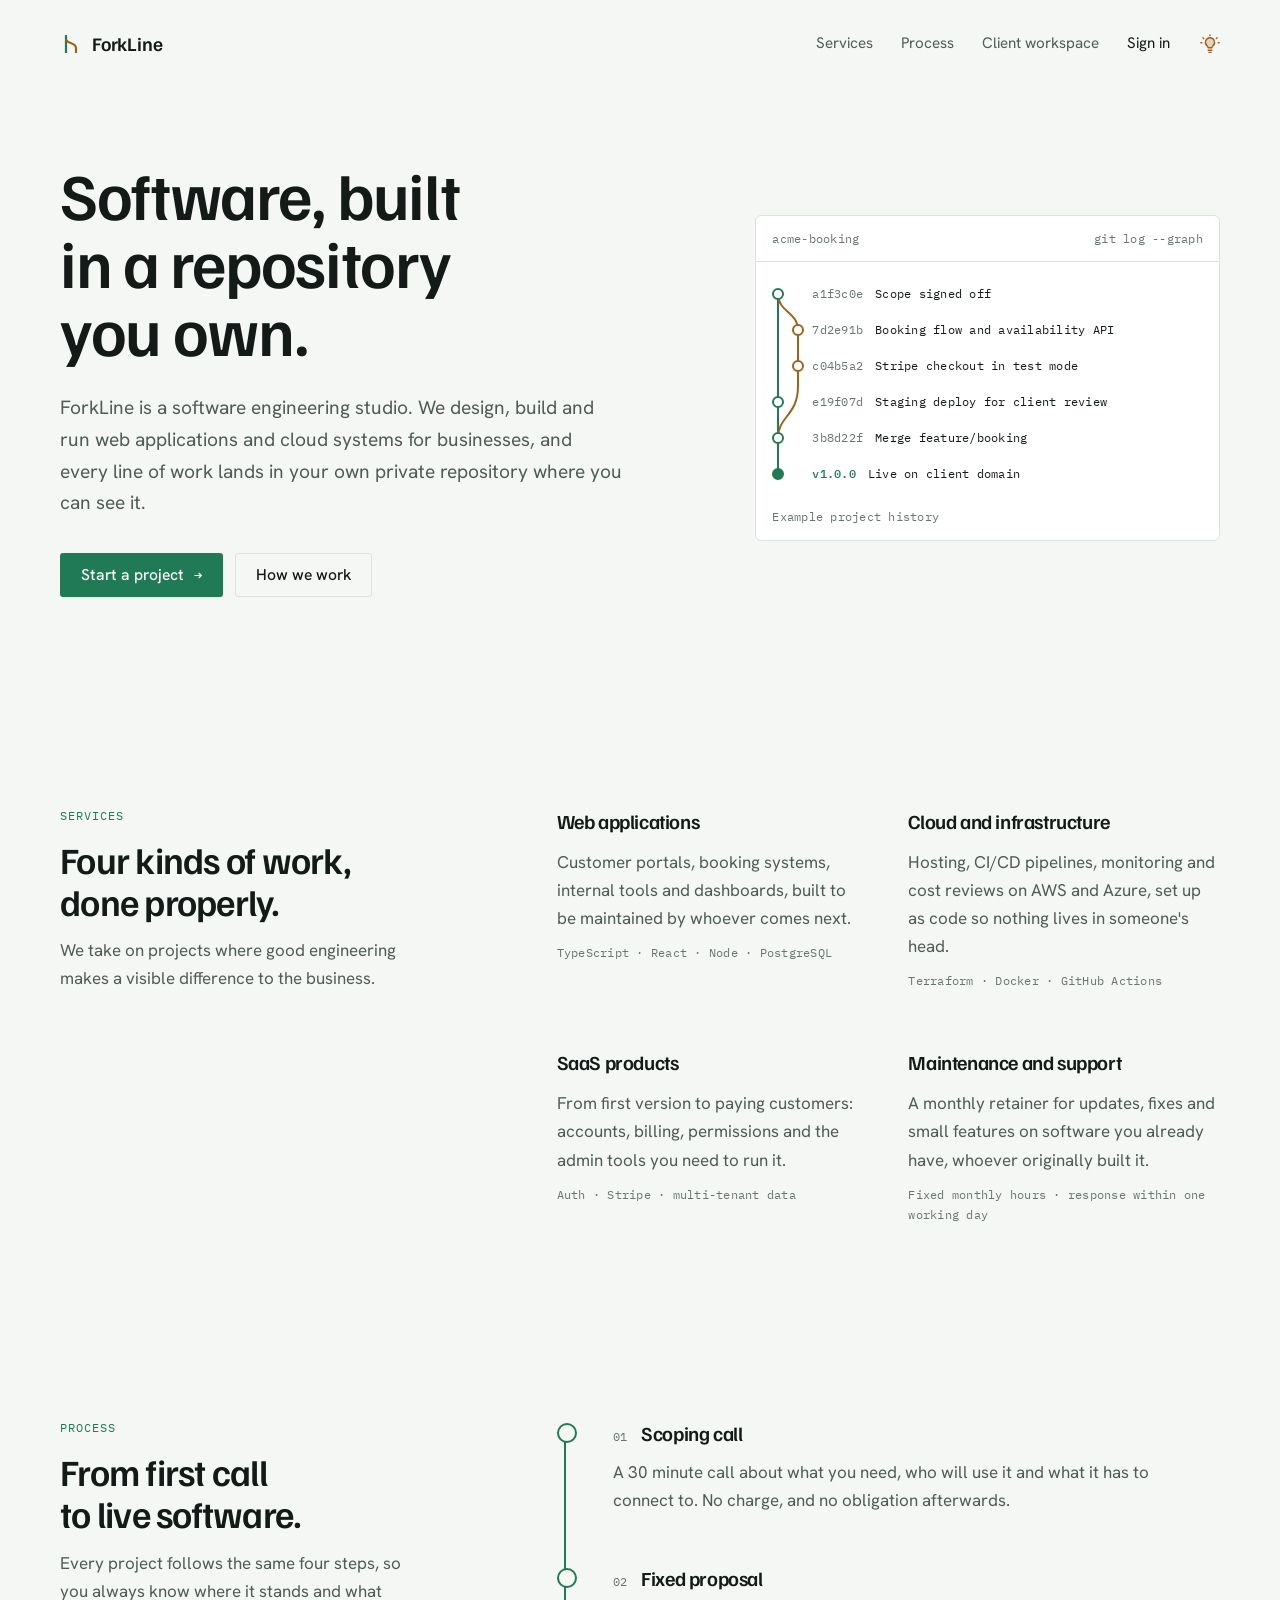
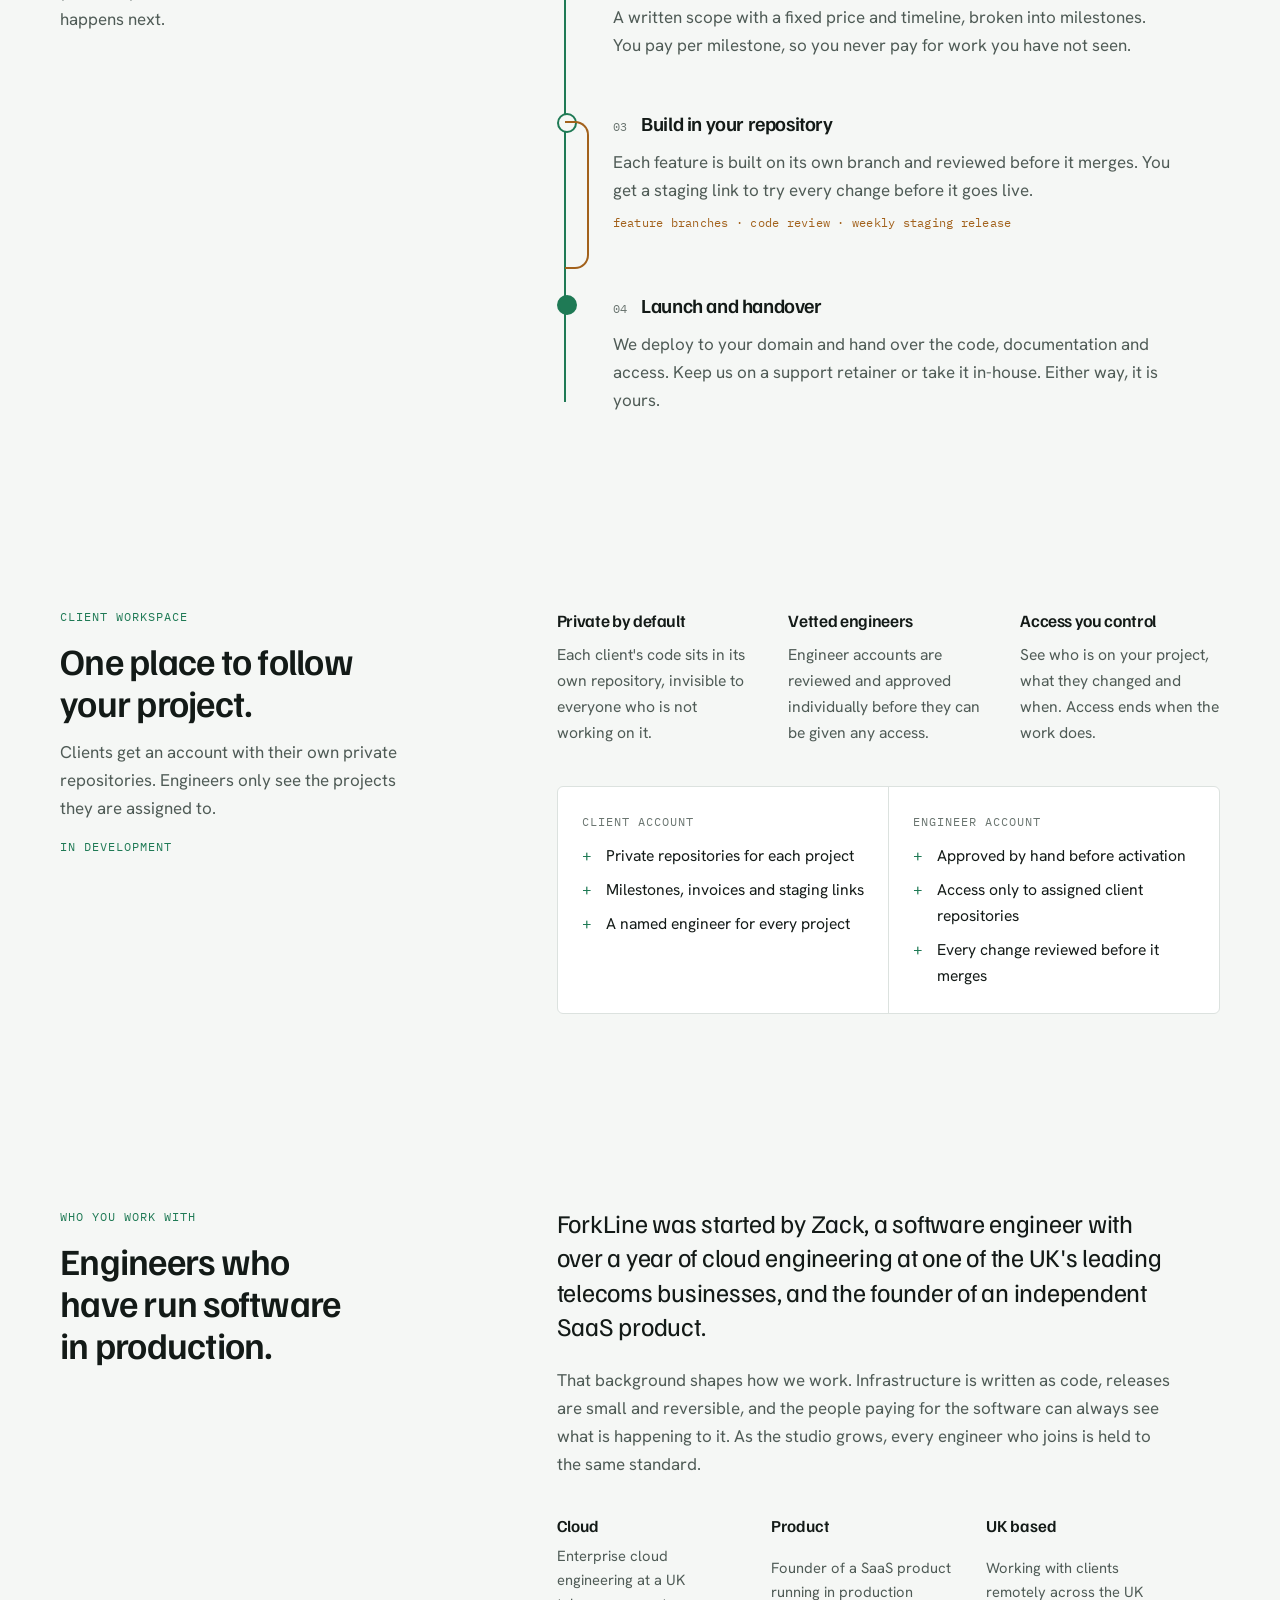
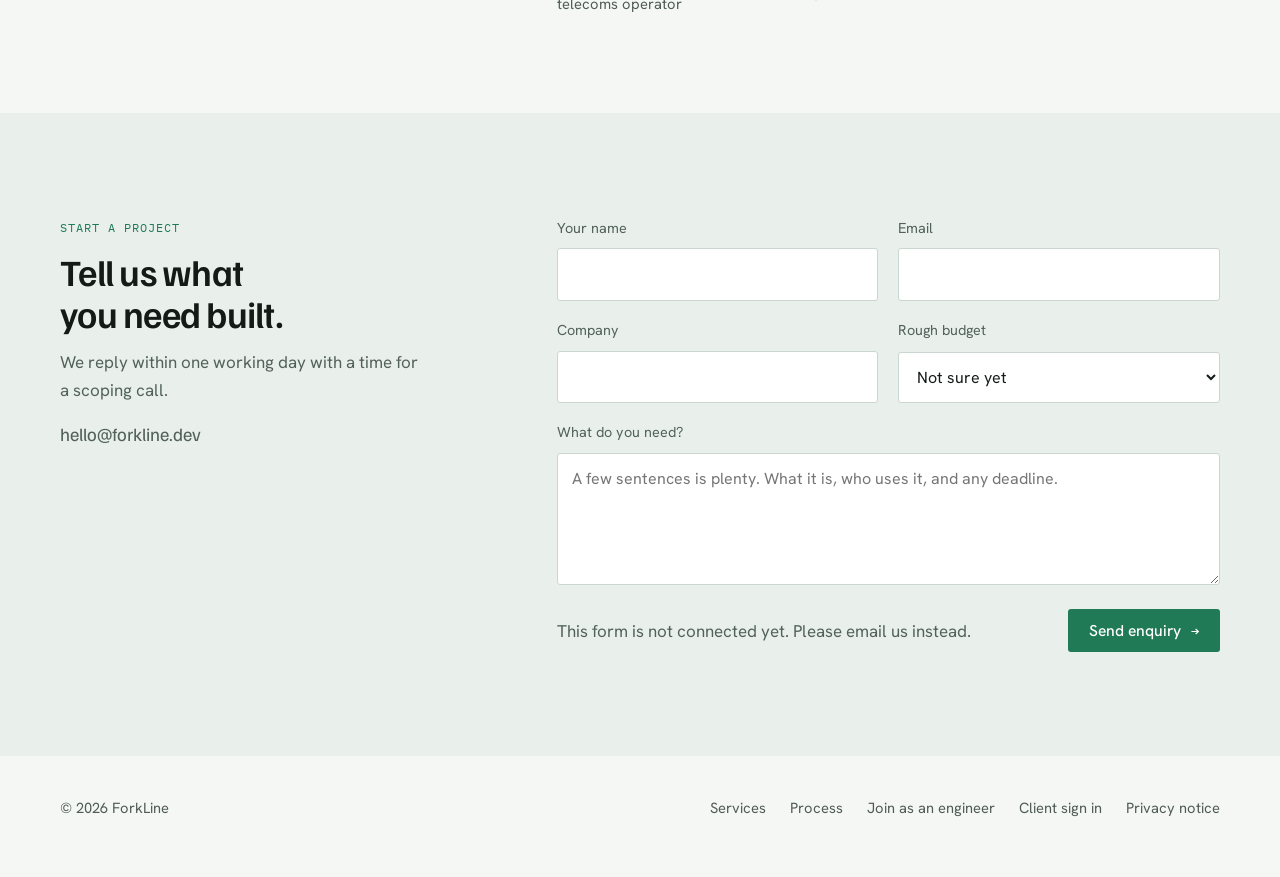
==== index.html @ 41393198 "Show the theme bulb as a plain nav icon, without the box The outlined square made it the only boxed " ====
<!doctype html>
<html lang="en">
<head>
<meta charset="utf-8">
<meta name="viewport" content="width=device-width, initial-scale=1, viewport-fit=cover">
<title>ForkLine | Software engineering studio</title>
<meta name="description" content="A software engineering studio that designs, builds and runs web applications and cloud systems, delivered into a private repository you own.">
<meta name="theme-color" content="#0F1312">
<link rel="icon" href="assets/favicon.svg" type="image/svg+xml">
<link rel="preconnect" href="https://fonts.googleapis.com">
<link rel="preconnect" href="https://fonts.gstatic.com" crossorigin>
<link rel="stylesheet" href="https://fonts.googleapis.com/css2?family=Familjen+Grotesk:wght@500;600&family=Hanken+Grotesk:wght@400;500;600&family=IBM+Plex+Mono:wght@400;500&display=swap">
<link rel="stylesheet" href="assets/styles.css?v=10">
<script src="assets/theme.js?v=1"></script>
<script src="assets/site.config.js?v=5"></script>
<script src="assets/main.js?v=5" defer></script>
</head>
<body>
<header class="wrap">
  <div class="top">
    <a class="brand" href="#">
      <svg viewBox="0 0 22 22" aria-hidden="true"><path d="M6 2v18" stroke="var(--accent)" stroke-width="2.2" fill="none"/><path d="M6 6c0 5 10 3 10 9v5" stroke="var(--branch)" stroke-width="2.2" fill="none"/></svg>
      <span data-brand>ForkLine</span>
    </a>
    <nav aria-label="Main">
      <a class="hide-sm" href="#services">Services</a>
      <a class="hide-sm" href="#process">Process</a>
      <a class="hide-sm" href="#workspace">Client workspace</a>
      <a class="signin" href="signin.html">Sign in</a>
    </nav>
  </div>
</header>

<main>
  <div class="wrap">
    <div class="grid hero">
      <div class="hero-copy">
        <h1>Software, built in a repository you own.</h1>
        <p class="lede"><span data-brand>ForkLine</span> is a software engineering studio. We design, build and run web applications and cloud systems for businesses, and every line of work lands in your own private repository where you can see it.</p>
        <div class="actions">
          <a class="btn btn-primary" href="#contact">Start a project <span class="arrow">&rarr;</span></a>
          <a class="btn btn-quiet" href="#process">How we work</a>
        </div>
      </div>
      <div class="hero-log">
        <div class="log" role="img" aria-label="Example git history of a client project, showing a feature branch merged into main and released as version 1.0">
          <div class="log-head mono"><span>acme-booking</span><span>git log --graph</span></div>
          <div class="log-body">
            <svg class="graph" viewBox="0 0 48 216" aria-hidden="true">
              <path class="main" d="M14 18V198"/>
              <path class="feat" d="M14 18C14 36 34 36 34 54V110C34 140 14 140 14 162"/>
              <circle class="main" cx="14" cy="18" r="5"/>
              <circle class="feat" cx="34" cy="54" r="5"/>
              <circle class="feat" cx="34" cy="90" r="5"/>
              <circle class="main" cx="14" cy="126" r="5"/>
              <circle class="main" cx="14" cy="162" r="5"/>
              <circle class="main fill" cx="14" cy="198" r="5"/>
            </svg>
            <div class="log-rows mono">
              <div><span class="sha">a1f3c0e</span><span class="msg">Scope signed off</span></div>
              <div><span class="sha">7d2e91b</span><span class="msg">Booking flow and availability API</span></div>
              <div><span class="sha">c04b5a2</span><span class="msg">Stripe checkout in test mode</span></div>
              <div><span class="sha">e19f07d</span><span class="msg">Staging deploy for client review</span></div>
              <div><span class="sha">3b8d22f</span><span class="msg">Merge feature/booking</span></div>
              <div><span class="tag">v1.0.0</span><span class="msg">Live on client domain</span></div>
            </div>
          </div>
          <p class="log-note mono">Example project history</p>
        </div>
      </div>
    </div>
  </div>

  <div class="wrap">
    <section id="services" class="grid">
      <div class="sec-head">
        <span class="mono">Services</span>
        <h2>Four kinds of work, done properly.</h2>
        <p>We take on projects where good engineering makes a visible difference to the business.</p>
      </div>
      <div class="sec-body services">
        <div class="service">
          <h3>Web applications</h3>
          <p>Customer portals, booking systems, internal tools and dashboards, built to be maintained by whoever comes next.</p>
          <span class="mono">TypeScript &middot; React &middot; Node &middot; PostgreSQL</span>
        </div>
        <div class="service">
          <h3>Cloud and infrastructure</h3>
          <p>Hosting, CI/CD pipelines, monitoring and cost reviews on AWS and Azure, set up as code so nothing lives in someone's head.</p>
          <span class="mono">Terraform &middot; Docker &middot; GitHub Actions</span>
        </div>
        <div class="service">
          <h3>SaaS products</h3>
          <p>From first version to paying customers: accounts, billing, permissions and the admin tools you need to run it.</p>
          <span class="mono">Auth &middot; Stripe &middot; multi-tenant data</span>
        </div>
        <div class="service">
          <h3>Maintenance and support</h3>
          <p>A monthly retainer for updates, fixes and small features on software you already have, whoever originally built it.</p>
          <span class="mono">Fixed monthly hours &middot; response within one working day</span>
        </div>
      </div>
    </section>

    <section id="process" class="grid">
      <div class="sec-head">
        <span class="mono">Process</span>
        <h2>From first call to live software.</h2>
        <p>Every project follows the same four steps, so you always know where it stands and what happens next.</p>
      </div>
      <div class="sec-body">
        <ol class="steps">
          <li class="step">
            <div class="step-top"><span class="mono">01</span><h3>Scoping call</h3></div>
            <p>A 30 minute call about what you need, who will use it and what it has to connect to. No charge, and no obligation afterwards.</p>
          </li>
          <li class="step">
            <div class="step-top"><span class="mono">02</span><h3>Fixed proposal</h3></div>
            <p>A written scope with a fixed price and timeline, broken into milestones. You pay per milestone, so you never pay for work you have not seen.</p>
          </li>
          <li class="step branch">
            <div class="step-top"><span class="mono">03</span><h3>Build in your repository</h3></div>
            <p>Each feature is built on its own branch and reviewed before it merges. You get a staging link to try every change before it goes live.</p>
            <span class="mono detail">feature branches &middot; code review &middot; weekly staging release</span>
          </li>
          <li class="step">
            <div class="step-top"><span class="mono">04</span><h3>Launch and handover</h3></div>
            <p>We deploy to your domain and hand over the code, documentation and access. Keep us on a support retainer or take it in-house. Either way, it is yours.</p>
          </li>
        </ol>
      </div>
    </section>

    <section id="workspace" class="grid">
      <div class="sec-head">
        <span class="mono">Client workspace</span>
        <h2>One place to follow your project.</h2>
        <p>Clients get an account with their own private repositories. Engineers only see the projects they are assigned to.</p>
        <p class="status mono">In development</p>
      </div>
      <div class="sec-body workspace">
        <div class="ws-points">
          <div>
            <h3>Private by default</h3>
            <p>Each client's code sits in its own repository, invisible to everyone who is not working on it.</p>
          </div>
          <div>
            <h3>Vetted engineers</h3>
            <p>Engineer accounts are reviewed and approved individually before they can be given any access.</p>
          </div>
          <div>
            <h3>Access you control</h3>
            <p>See who is on your project, what they changed and when. Access ends when the work does.</p>
          </div>
        </div>
        <div class="roles">
          <div class="role">
            <span class="mono">Client account</span>
            <ul>
              <li>Private repositories for each project</li>
              <li>Milestones, invoices and staging links</li>
              <li>A named engineer for every project</li>
            </ul>
          </div>
          <div class="role">
            <span class="mono">Engineer account</span>
            <ul>
              <li>Approved by hand before activation</li>
              <li>Access only to assigned client repositories</li>
              <li>Every change reviewed before it merges</li>
            </ul>
          </div>
        </div>
      </div>
    </section>

    <section id="about" class="grid">
      <div class="sec-head">
        <span class="mono">Who you work with</span>
        <h2>Engineers who have run software in production.</h2>
      </div>
      <div class="sec-body founder">
        <p class="big"><span data-brand>ForkLine</span> was started by Zack, a software engineer with over a year of cloud engineering at one of the UK's leading telecoms businesses, and the founder of an independent SaaS product.</p>
        <p>That background shapes how we work. Infrastructure is written as code, releases are small and reversible, and the people paying for the software can always see what is happening to it. As the studio grows, every engineer who joins is held to the same standard.</p>
        <div class="facts">
          <div><b>Cloud</b><span>Enterprise cloud engineering at a UK telecoms operator</span></div>
          <div><b>Product</b><span>Founder of a SaaS product running in production</span></div>
          <div><b>UK based</b><span>Working with clients remotely across the UK</span></div>
        </div>
      </div>
    </section>
  </div>

  <div class="band">
    <div class="wrap">
      <section id="contact" class="grid">
        <div class="sec-head">
          <span class="mono">Start a project</span>
          <h2>Tell us what you need built.</h2>
          <p>We reply within one working day with a time for a scoping call.</p>
          <p class="contact-mail" data-brand-email>hello@forkline.dev</p>
        </div>
        <div class="sec-body">
          <form id="enquiry" novalidate>
            <div class="field"><label for="f-name">Your name</label><input id="f-name" name="name" autocomplete="name"></div>
            <div class="field"><label for="f-email">Email</label><input id="f-email" name="email" type="email" autocomplete="email"></div>
            <div class="field"><label for="f-company">Company</label><input id="f-company" name="company" autocomplete="organization"></div>
            <div class="field"><label for="f-budget">Rough budget</label>
              <select id="f-budget" name="budget">
                <option>Not sure yet</option><option>Under £5k</option><option>£5k to £15k</option><option>£15k to £40k</option><option>Over £40k</option><option>Monthly retainer</option>
              </select></div>
            <div class="field full"><label for="f-msg">What do you need?</label><textarea id="f-msg" name="message" placeholder="A few sentences is plenty. What it is, who uses it, and any deadline."></textarea></div>
            <div class="form-foot">
              <span class="hint" id="f-status">This form is not connected yet. Please email us instead.</span>
              <button class="btn btn-primary" type="submit">Send enquiry <span class="arrow">&rarr;</span></button>
            </div>
          </form>
        </div>
      </section>
    </div>
  </div>
</main>

<footer class="wrap">
  <div class="foot">
    <span>&copy; <span id="year">2026</span> <span data-brand>ForkLine</span></span>
    <nav aria-label="Footer">
      <a href="#services">Services</a>
      <a href="#process">Process</a>
      <a href="signin.html#engineer">Join as an engineer</a>
      <a href="signin.html">Client sign in</a>
      <a href="privacy.html">Privacy notice</a>
    </nav>
  </div>
</footer>
</body>
</html>
---- assets/styles.css ----
/* Layout: a 12-column grid with one left edge for every heading; the "fork line" (a git branch that splits and merges) is the single graphic device, used in the hero log and the process rail */
:root{
  --paper:#0F1312; --raised:#151B19; --ink:#E6EBE8; --muted:#9BA6A1; --faint:#6F7A75; --rule:#232B28;
  --accent:#74C6A3; --accent-ink:#0B1712; --branch:#D9A35E;
  --band:#0B1814; --band-ink:#E7EDEA; --band-muted:#8E9E97; --band-rule:#1F2F29; --band-field:#10201B; --band-accent:#74C6A3;
  --display:"Familjen Grotesk","Helvetica Neue",Arial,sans-serif;
  --body:"Hanken Grotesk","Helvetica Neue",Arial,sans-serif;
  --mono:"IBM Plex Mono",ui-monospace,"SFMono-Regular",Menlo,monospace;
  --wide:1160px;
  --gl:max(20px,env(safe-area-inset-left,0px)); --gr:max(20px,env(safe-area-inset-right,0px));
  --danger:#E8A3A3; --sunken:#131917; --rule-soft:#1B2220;
  color-scheme:dark;
}
/* Light theme: same layout and accents, deepened so text keeps its contrast on paper. theme.js sets data-theme from the system setting or the bulb button; the media query covers pages without JS. */
:root[data-theme="light"]{
  --paper:#F5F7F5; --raised:#FFFFFF; --ink:#131A17; --muted:#4F5B56; --faint:#6A7570; --rule:#DCE2DF;
  --accent:#1F7A55; --accent-ink:#FFFFFF; --branch:#A2611B;
  --band:#E9F0EC; --band-ink:#131A17; --band-muted:#52615A; --band-rule:#CAD6D0; --band-field:#FFFFFF; --band-accent:#1F7A55;
  --danger:#B3261E; --sunken:#F1F4F2; --rule-soft:#E7ECE9;
  color-scheme:light;
}
@media (prefers-color-scheme:light){
  :root:not([data-theme]){
    --paper:#F5F7F5; --raised:#FFFFFF; --ink:#131A17; --muted:#4F5B56; --faint:#6A7570; --rule:#DCE2DF;
    --accent:#1F7A55; --accent-ink:#FFFFFF; --branch:#A2611B;
    --band:#E9F0EC; --band-ink:#131A17; --band-muted:#52615A; --band-rule:#CAD6D0; --band-field:#FFFFFF; --band-accent:#1F7A55;
    --danger:#B3261E; --sunken:#F1F4F2; --rule-soft:#E7ECE9;
    color-scheme:light;
  }
}

*{box-sizing:border-box}
[id]{scroll-margin-top:24px}
img,svg{max-width:100%}
body{margin:0;background:var(--paper);color:var(--ink);font:400 1.0625rem/1.65 var(--body);-webkit-font-smoothing:antialiased}
a{color:inherit;text-underline-offset:3px;text-decoration-thickness:1px}
:focus-visible{outline:2px solid var(--accent);outline-offset:3px;border-radius:2px}
h1,h2,h3{font-family:var(--display);font-weight:600;letter-spacing:-.02em;text-wrap:balance;margin:0}
p{margin:0}
.mono{font-family:var(--mono);font-size:.78rem;letter-spacing:.02em;font-variant-numeric:tabular-nums}

.wrap{max-width:calc(var(--wide) + 40px);margin-inline:auto;padding-left:var(--gl);padding-right:var(--gr)}
.grid{display:grid;grid-template-columns:repeat(12,minmax(0,1fr));column-gap:32px}

/* header */
.top{display:flex;align-items:center;justify-content:space-between;gap:12px 32px;flex-wrap:wrap;padding-block:28px}
.brand{display:flex;align-items:center;gap:10px;text-decoration:none;font-family:var(--display);font-weight:600;font-size:1.2rem;letter-spacing:-.01em}
.brand svg{width:22px;height:22px;flex:none}
.top nav{display:flex;align-items:center;gap:8px 28px;flex-wrap:wrap}
.top nav a{text-decoration:none;color:var(--muted);font-size:.95rem}
.top nav a:hover{color:var(--ink)}
.top nav .signin{color:var(--ink)}
.theme-toggle{display:inline-grid;place-items:center;width:32px;height:32px;margin:-4px -6px -4px -4px;padding:0;border:0;background:none;color:var(--muted);cursor:pointer}
.theme-toggle:hover{color:var(--ink)}
.theme-toggle svg{width:20px;height:20px;fill:none;stroke:currentColor;stroke-width:1.6;stroke-linecap:round;stroke-linejoin:round}
.theme-toggle .glass{fill:transparent}
.theme-toggle .rays{display:none}
[data-theme="light"] .theme-toggle{color:var(--branch)}
[data-theme="light"] .theme-toggle .glass{fill:color-mix(in srgb,var(--branch) 22%,transparent)}
[data-theme="light"] .theme-toggle .rays{display:inline}

/* buttons: square-cornered, no pills */
.btn{display:inline-flex;align-items:center;gap:10px;padding:13px 20px;border-radius:3px;font:500 .98rem/1 var(--body);text-decoration:none;border:1px solid transparent;cursor:pointer;background:transparent;color:var(--ink);white-space:nowrap}
.btn-primary{background:var(--accent);color:var(--accent-ink)}
.btn-primary:hover{filter:brightness(1.08)}
.btn-quiet{border-color:var(--rule);color:var(--ink)}
.btn-quiet:hover{border-color:var(--muted)}
.arrow{font-family:var(--mono);font-size:.9em}

/* hero */
.hero{padding-block:72px 112px;align-items:center;row-gap:56px}
.hero-copy{grid-column:1 / span 6;display:grid;gap:28px;min-width:0}
.hero h1{font-size:clamp(2.4rem,1.4rem + 3.6vw,4.1rem);line-height:1.04;max-width:14ch}
.lede{font-size:1.2rem;color:var(--muted);max-width:52ch}
.actions{display:flex;gap:12px;flex-wrap:wrap;padding-top:6px}
.hero-log{grid-column:8 / span 5;min-width:0}

.log{background:var(--raised);border:1px solid var(--rule);border-radius:6px;overflow:hidden}
.log-head{display:flex;justify-content:space-between;gap:12px;padding:12px 16px;color:var(--faint);border-bottom:1px solid var(--rule)}
.log-body{display:grid;grid-template-columns:48px minmax(0,1fr);padding:14px 16px 14px 8px;overflow-x:auto}
.log-body svg{width:48px;height:216px;display:block}
.log-rows{display:grid;grid-auto-rows:36px;min-width:0}
.log-rows div{display:flex;align-items:center;gap:12px;white-space:nowrap;min-width:0}
.log-rows .sha{color:var(--faint)}
.log-rows .msg{color:var(--ink);overflow:hidden;text-overflow:ellipsis}
.log-rows .tag{color:var(--accent);font-weight:500}
.log-note{padding:0 16px 14px;color:var(--faint)}
.graph .main{stroke:var(--accent)} .graph .feat{stroke:var(--branch)}
.graph path{fill:none;stroke-width:2}
.graph circle{stroke-width:2;fill:var(--raised)}
.graph circle.main{stroke:var(--accent)} .graph circle.feat{stroke:var(--branch)}
.graph circle.fill{fill:var(--accent)}

/* sections */
section{padding-block:96px}
.sec-head{grid-column:1 / span 4;display:grid;gap:14px;align-content:start;min-width:0}
.sec-head .mono{color:var(--accent);text-transform:uppercase;letter-spacing:.08em}
.sec-head h2{font-size:clamp(1.7rem,1.2rem + 1.4vw,2.35rem);line-height:1.12}
.sec-head p{color:var(--muted)}
.sec-body{grid-column:6 / span 7;min-width:0}

.services{display:grid;grid-template-columns:repeat(2,minmax(0,1fr));gap:56px 40px}
.service{display:grid;gap:10px;align-content:start}
.service h3{font-size:1.25rem}
.service p{color:var(--muted)}
.service .mono{color:var(--faint)}

/* process: the fork line as a rail */
.steps{list-style:none;margin:0;padding:0;position:relative}
.steps::before{content:"";position:absolute;left:7px;top:12px;bottom:12px;width:2px;background:var(--accent)}
.step{position:relative;padding-left:56px;padding-bottom:48px;display:grid;gap:8px}
.step:last-child{padding-bottom:0}
.step::before{content:"";position:absolute;left:0;top:6px;width:16px;height:16px;border-radius:50%;border:2px solid var(--accent);background:var(--paper)}
.step:last-child::before{background:var(--accent)}
.step-top{display:flex;align-items:baseline;gap:14px;flex-wrap:wrap}
.step-top .mono{color:var(--faint)}
.step h3{font-size:1.25rem}
.step p{color:var(--muted);max-width:56ch}
.step.branch::after{content:"";position:absolute;left:8px;top:14px;bottom:20px;width:22px;border:2px solid var(--branch);border-left:0;border-radius:0 14px 14px 0}
.step.branch{padding-bottom:56px}
.step .detail{color:var(--branch)}

/* workspace */
.workspace{display:grid;gap:40px}
.ws-points{display:grid;grid-template-columns:repeat(3,minmax(0,1fr));gap:32px}
.ws-points div{display:grid;gap:8px;align-content:start}
.ws-points h3{font-size:1.08rem}
.ws-points p{color:var(--muted);font-size:.98rem}
.roles{display:grid;grid-template-columns:repeat(2,minmax(0,1fr));border:1px solid var(--rule);border-radius:6px;background:var(--raised)}
.role{padding:24px;display:grid;gap:12px;align-content:start}
.role + .role{border-left:1px solid var(--rule)}
.role .mono{color:var(--faint);text-transform:uppercase;letter-spacing:.08em}
.role ul{margin:0;padding:0;list-style:none;display:grid;gap:8px}
.role li{display:grid;grid-template-columns:16px 1fr;gap:8px;color:var(--ink);font-size:.98rem}
.role li::before{content:"+";font-family:var(--mono);color:var(--accent)}
.status{color:var(--faint)}

/* founder */
.founder{display:grid;gap:22px;max-width:62ch}
.founder p{color:var(--muted)}
.founder p.big{font-family:var(--display);font-size:clamp(1.3rem,1.1rem + .7vw,1.6rem);line-height:1.35;color:var(--ink);letter-spacing:-.01em}
.facts{display:grid;grid-template-columns:repeat(3,minmax(0,1fr));gap:24px;padding-top:12px}
.facts div{display:grid;gap:4px}
.facts b{font-family:var(--display);font-weight:600;font-size:1.05rem}
.facts span{color:var(--muted);font-size:.92rem}

/* contact band */
.band{background:var(--band);color:var(--band-ink)}
.band section{padding-block:104px}
.band .sec-head .mono{color:var(--band-accent)}
.band .sec-head p,.band .hint{color:var(--band-muted)}
.contact-mail{font-family:var(--display);font-size:1.15rem;color:var(--band-ink)}
form{display:grid;grid-template-columns:repeat(2,minmax(0,1fr));gap:18px 20px}
.field{display:grid;gap:8px;min-width:0}
.field.full{grid-column:1 / -1}
label{font-size:.9rem;color:var(--band-muted)}
input,select,textarea{font:inherit;font-size:1rem;color:var(--band-ink);background:var(--band-field);border:1px solid var(--band-rule);border-radius:3px;padding:12px 14px;width:100%;min-width:0}
textarea{min-height:132px;resize:vertical}
input:focus,select:focus,textarea:focus{outline:2px solid var(--accent);outline-offset:1px}
.form-foot{grid-column:1 / -1;display:flex;align-items:center;justify-content:space-between;gap:16px;flex-wrap:wrap;padding-top:6px}
.sent{color:var(--accent)}

footer{padding-block:40px 56px;color:var(--muted);font-size:.92rem}
.foot{display:flex;justify-content:space-between;gap:16px 32px;flex-wrap:wrap}
.foot nav{display:flex;gap:8px 24px;flex-wrap:wrap}
.foot a{text-decoration:none}
.foot a:hover{color:var(--ink)}

/* ---------- account pages: sign in and dashboards ---------- */
.app-top{border-bottom:1px solid var(--rule)}
.app-top .top{padding-block:22px}
.who{color:var(--muted);font-size:.95rem}
.linkish{background:none;border:0;padding:0;font:inherit;font-size:.95rem;color:var(--ink);cursor:pointer}
.linkish:hover{color:var(--accent)}
.eyebrow{font-family:var(--mono);font-size:.75rem;letter-spacing:.08em;text-transform:uppercase;color:var(--accent)}
.eyebrow.dim{color:var(--band-muted)}
.page{padding-block:48px 96px;display:grid;gap:32px}
.page h1{font-size:clamp(2rem,1.5rem + 1.4vw,2.4rem);line-height:1.1}
.page-head{display:grid;gap:10px}
.preview-bar{display:flex;flex-wrap:wrap;gap:6px 18px;align-items:center;padding:10px 14px;border:1px solid var(--band-rule);background:var(--band);border-radius:3px;font-size:.92rem;color:var(--band-muted)}
.preview-bar a{color:var(--ink)}
.preview-bar a[aria-current]{color:var(--accent);text-decoration:none}

.plus{margin:0;padding:0;list-style:none;display:grid;gap:10px}
.plus li{display:grid;grid-template-columns:16px 1fr;gap:10px}
.plus li::before{content:"+";font-family:var(--mono);color:var(--accent)}
.plus .quote{font-family:var(--mono);font-size:.875rem;line-height:1.6}

.btn-small{padding:0 14px;min-height:40px;font-size:.94rem}
.btn:disabled{cursor:default;color:var(--muted);border-color:var(--rule);filter:none}

/* sign in */
.auth{padding-block:56px 96px;display:flex;flex-wrap:wrap;gap:56px 96px;align-items:start}
.auth-copy{flex:1 1 340px;max-width:420px;display:grid;gap:16px}
.auth-copy h1{font-size:clamp(2.1rem,1.6rem + 1.4vw,2.5rem);line-height:1.08}
.auth-copy p{color:var(--muted)}
.auth-copy .plus{padding-top:12px;font-size:.94rem}
.auth-card{flex:999 1 420px;max-width:560px;background:var(--raised);border:1px solid var(--rule);border-radius:6px;padding:28px 32px 32px}
.auth-card form{grid-template-columns:minmax(0,1fr);gap:20px;margin-top:24px}
.tabs{display:flex;gap:28px;border-bottom:1px solid var(--rule)}
.tab{background:none;border:0;border-bottom:2px solid transparent;margin-bottom:-1px;padding:0 0 10px;min-height:44px;font:500 1rem/1 var(--body);color:var(--muted);cursor:pointer}
.tab[aria-selected="true"]{color:var(--ink);border-bottom-color:var(--accent)}
.choice{border:0;margin:0;padding:0;display:grid;gap:10px;min-width:0}
.choice legend{padding:0 0 10px;font-size:.9rem;color:var(--band-muted)}
.choice-opts{display:grid;grid-template-columns:repeat(2,minmax(0,1fr));gap:12px}
.choice label{display:grid;gap:2px;padding:14px 16px;font-size:1rem;font-weight:600;border:1px solid var(--band-rule);border-radius:3px;background:var(--band-field);cursor:pointer;color:var(--ink)}
.choice label span{font-size:.9rem;font-weight:400;color:var(--muted)}
.choice input{position:absolute;opacity:0;width:1px;height:1px}
.choice label:has(input:checked){border-color:var(--accent)}
.choice label:has(input:focus-visible){outline:2px solid var(--accent);outline-offset:2px}
.field-row{display:flex;justify-content:space-between;gap:12px}
.field-row a,.field .note{font-size:.9rem;color:var(--band-muted)}
.check{display:grid;grid-template-columns:20px 1fr;gap:10px;align-items:start;font-size:.94rem;color:var(--muted)}
.check input{width:18px;height:18px;margin:3px 0 0;accent-color:var(--accent)}
.callout{padding:14px 16px;background:var(--band);border:1px solid var(--band-rule);border-radius:3px;font-size:.94rem;display:grid;gap:4px}
.callout .mono{color:var(--branch)}
.form-msg{font-size:.92rem;color:var(--band-muted)}
.form-msg.err{color:var(--danger)}
[hidden]{display:none !important}

/* privacy notice */
.prose{max-width:68ch;gap:20px}
.prose > p{color:var(--muted)}
.prose h2{font-size:1.4rem;padding-top:16px}
.prose a{color:var(--ink)}

/* panels shared by both dashboards */
.split{display:flex;flex-wrap:wrap;gap:32px;align-items:start}
.split-main{flex:999 1 560px;min-width:0}
.split-side{flex:1 1 280px;min-width:0;display:grid;gap:24px}
.panel{background:var(--raised);border:1px solid var(--rule);border-radius:6px;overflow:hidden;min-width:0}
.panel-head{display:flex;justify-content:space-between;gap:8px 16px;flex-wrap:wrap;padding:14px 24px;border-bottom:1px solid var(--rule);font-family:var(--mono);font-size:.8rem;color:var(--muted)}
.panel-head .ok{color:var(--accent)}
.panel-head .sec{color:var(--branch)}
.panel-head .dim{color:var(--faint)}
.commit{padding:28px 24px 8px;display:grid;grid-template-columns:20px minmax(0,1fr);gap:14px;align-items:start}
.commit .dot{width:14px;height:14px;margin:8px 0 0 3px;border-radius:50%;background:var(--accent)}
.commit .dot.empty{background:none;border:2px dashed var(--accent)}
.commit h2{font-size:1.5rem;line-height:1.25;letter-spacing:-.01em}
.commit p{color:var(--muted);max-width:58ch;padding-top:6px}
.commit .mono{color:var(--muted)}
.notes{padding:16px 24px 28px 58px;display:grid;gap:12px}
.notes > span{font-size:.94rem;color:var(--muted)}
.notes .actions{padding-top:10px}
.earlier{border-top:1px solid var(--rule);padding:18px 24px 22px;display:grid;gap:8px}
.earlier .row{display:grid;grid-template-columns:76px minmax(0,1fr) auto;gap:16px;align-items:baseline;font-family:var(--mono);font-size:.8rem}
.earlier .row span:first-child,.earlier .row span:last-child{color:var(--faint)}
.earlier .row span:nth-child(2){overflow:hidden;text-overflow:ellipsis;white-space:nowrap}
.side-block{display:grid;gap:14px;align-content:start}
.side-block + .side-block{padding-top:24px;border-top:1px solid var(--rule)}
.side-block .eyebrow{color:var(--band-muted)}
.person{display:grid;gap:2px}
.person b{font-weight:600}
.person .clamp{font-weight:500;display:-webkit-box;-webkit-line-clamp:3;-webkit-box-orient:vertical;overflow:hidden}
.person span,.side-block p{font-size:.94rem;color:var(--muted)}
.side-links{display:grid;gap:10px;font-size:.94rem}
.steps-sm{margin:0;padding:0;list-style:none;display:grid;gap:12px;font-size:.94rem}
.steps-sm li{display:grid;grid-template-columns:28px 1fr;gap:6px}
.steps-sm .mono{color:var(--faint)}
.request-form{display:grid;gap:12px;padding-top:4px}
.request-form textarea{min-height:110px}

/* engineer dashboard */
.dash-section{display:grid;gap:22px;padding-block:0}
.dash-section + .dash-section{padding-top:64px}
.section-head{display:flex;justify-content:space-between;align-items:baseline;gap:8px 24px;flex-wrap:wrap}
.section-head > div{display:grid;gap:8px;max-width:64ch}
.section-head h2{font-size:1.75rem;line-height:1.15}
.section-head p{color:var(--muted)}
.section-head .mono{color:var(--muted)}
.cards{display:grid;grid-template-columns:repeat(auto-fit,minmax(min(100%,440px),1fr));gap:24px}
.card-body{padding:20px 24px;display:grid;gap:14px}
.card-body h3{font-size:1.35rem;line-height:1.25}
.card-body .sub{font-size:.94rem;color:var(--muted)}
.card-body .last{font-family:var(--mono);font-size:.8rem;display:grid;gap:4px}
.card-body .last span:first-child{color:var(--faint)}
.offer{padding:14px 16px;background:var(--band);border:1px solid var(--band-rule);border-radius:3px;display:grid;gap:10px;font-size:.94rem}
.offer q{color:var(--muted)}
.start-form{display:grid;grid-template-columns:minmax(0,1fr);gap:12px;padding-top:6px;border-top:1px solid var(--rule)}
.manage{display:grid;gap:14px;padding:4px 0 8px}
.manage-list{display:grid;gap:8px}
.manage-person{display:flex;justify-content:space-between;align-items:center;gap:8px 16px;flex-wrap:wrap}
.table-wrap tr.manage-row td{border-top:0;background:var(--sunken)}
.table-wrap td.code a{color:var(--ink)}
.status-select{padding:6px 10px;font-size:.88rem;width:auto}
.table-wrap td.strong{color:var(--ink)}
.application{font-family:var(--mono);font-size:.875rem;line-height:1.6;color:var(--muted);max-width:62ch}
.row-actions{display:flex;gap:10px;flex-wrap:wrap}
.empty-note{color:var(--muted);padding:20px 0;border-top:1px solid var(--rule);border-bottom:1px solid var(--rule)}
.table-wrap{overflow-x:auto;border:1px solid var(--rule);border-radius:6px}
.table-wrap table{width:100%;min-width:640px;border-collapse:collapse;font-size:.94rem}
.table-wrap th{text-align:left;font:400 .75rem var(--mono);letter-spacing:.06em;text-transform:uppercase;color:var(--band-muted);padding:12px 20px;border-bottom:1px solid var(--rule)}
.table-wrap td{padding:14px 20px;color:var(--muted)}
.table-wrap tr + tr td{border-top:1px solid var(--rule-soft)}
.table-wrap td.code{font-family:var(--mono);font-size:.8rem;color:var(--ink)}
.table-wrap td.tag{font-family:var(--mono);font-size:.8rem;color:var(--accent)}
.colleagues{border-top:1px solid var(--rule)}
.colleague{display:flex;flex-wrap:wrap;justify-content:space-between;align-items:center;gap:12px 32px;padding:20px 0;border-bottom:1px solid var(--rule)}
.colleague > div:first-child{flex:999 1 420px;display:grid;gap:4px;min-width:0}
.colleague .name{display:flex;gap:8px 16px;flex-wrap:wrap;align-items:baseline}
.colleague .name b{font-weight:600}
.colleague .name .mono{color:var(--faint)}
.colleague .meta{font-size:.94rem;color:var(--muted)}
.colleague > div:last-child{flex:1 1 200px;display:flex;justify-content:flex-end;align-items:center;gap:14px}
.lock{white-space:nowrap;display:inline-flex;align-items:center;gap:6px;font-family:var(--mono);font-size:.75rem;color:var(--band-muted)}
.lock svg{width:14px;height:14px}
.status-panel{max-width:640px;padding:28px 32px;display:grid;gap:14px}
.status-panel h2{font-size:1.5rem}
.status-panel p{color:var(--muted)}

@media (max-width:980px){
  .hero-copy,.hero-log,.sec-head,.sec-body{grid-column:1 / -1}
  .hero{padding-block:40px 80px}
  .hero-log{max-width:520px}
  section{padding-block:72px}
  .sec-head{margin-bottom:40px;max-width:60ch}
}
@media (max-width:640px){
  .services,.ws-points,.facts,form{grid-template-columns:minmax(0,1fr)}
  .roles{grid-template-columns:minmax(0,1fr)}
  .role + .role{border-left:0;border-top:1px solid var(--rule)}
  .top nav .hide-sm{display:none}
  .choice-opts{grid-template-columns:minmax(0,1fr)}
  .auth-card{padding:24px 20px}
  .notes{padding-left:24px}
  .colleague > div:last-child{justify-content:flex-start}
}
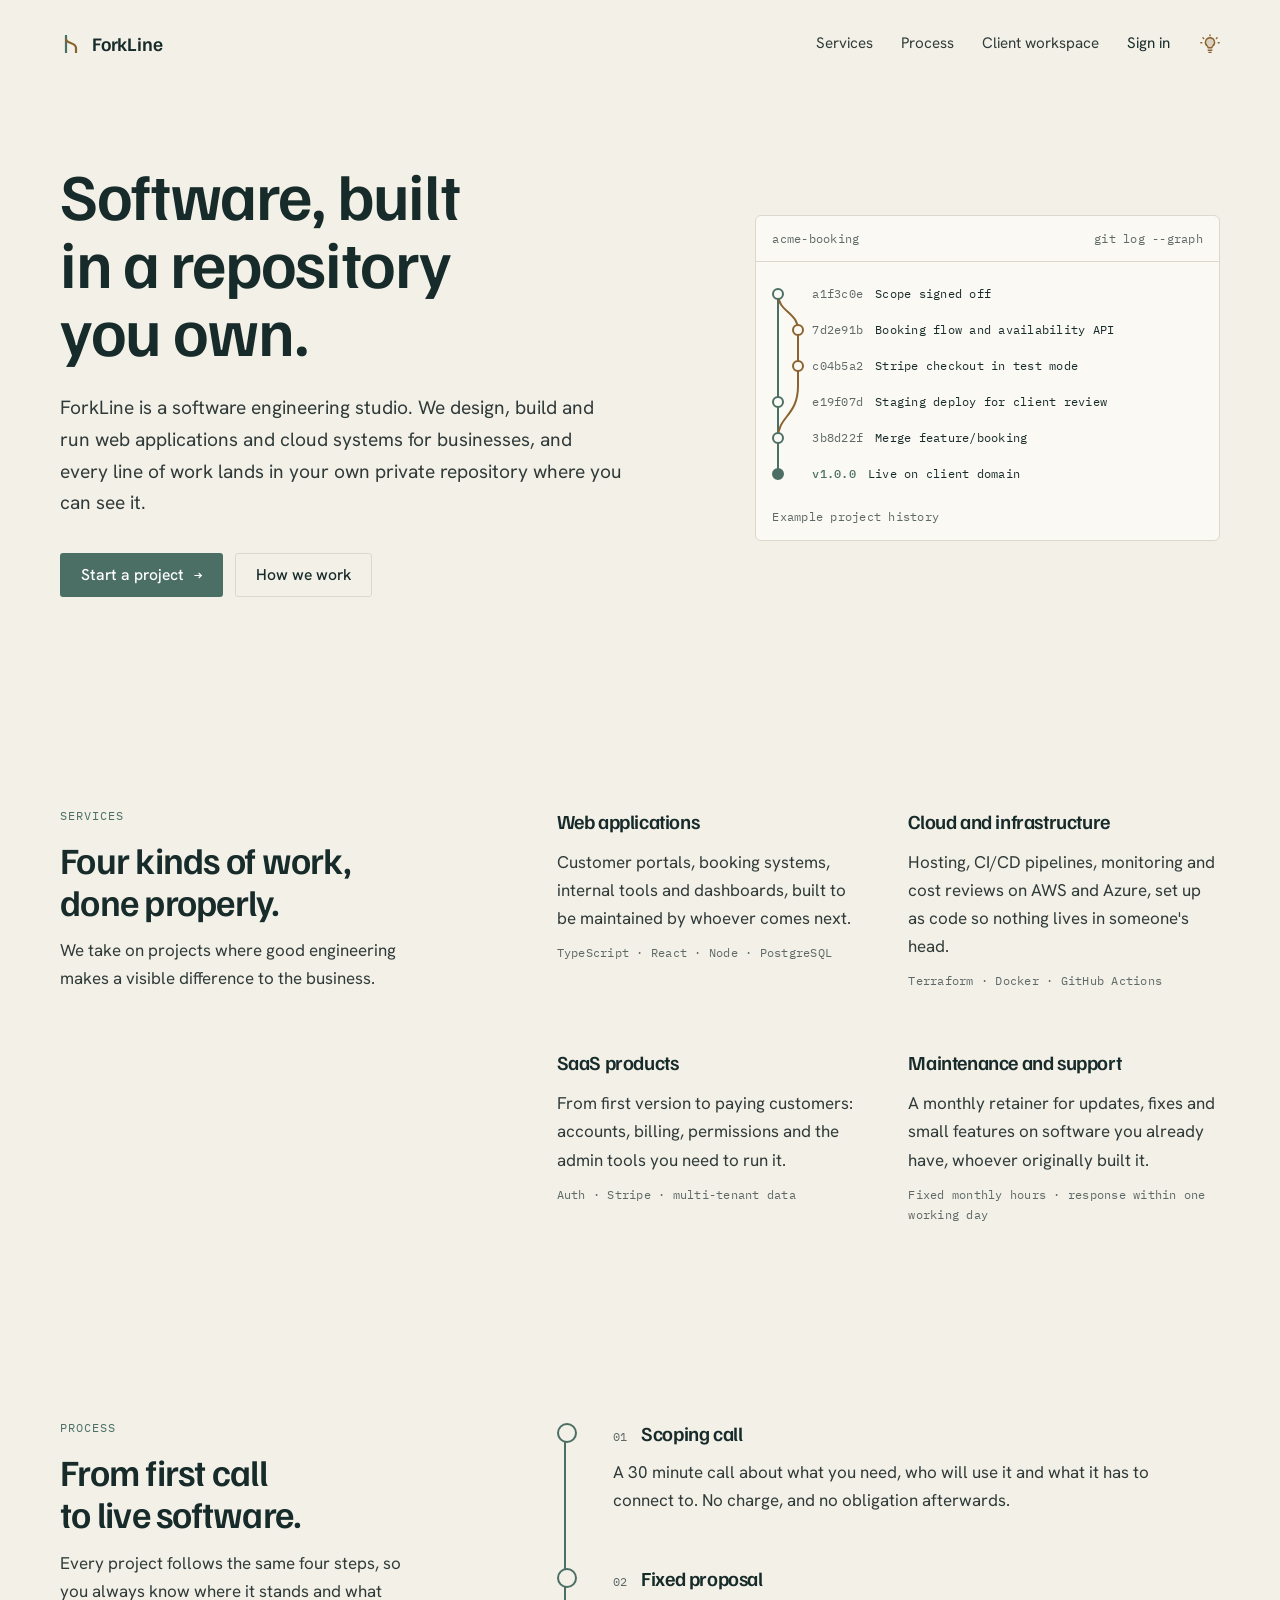
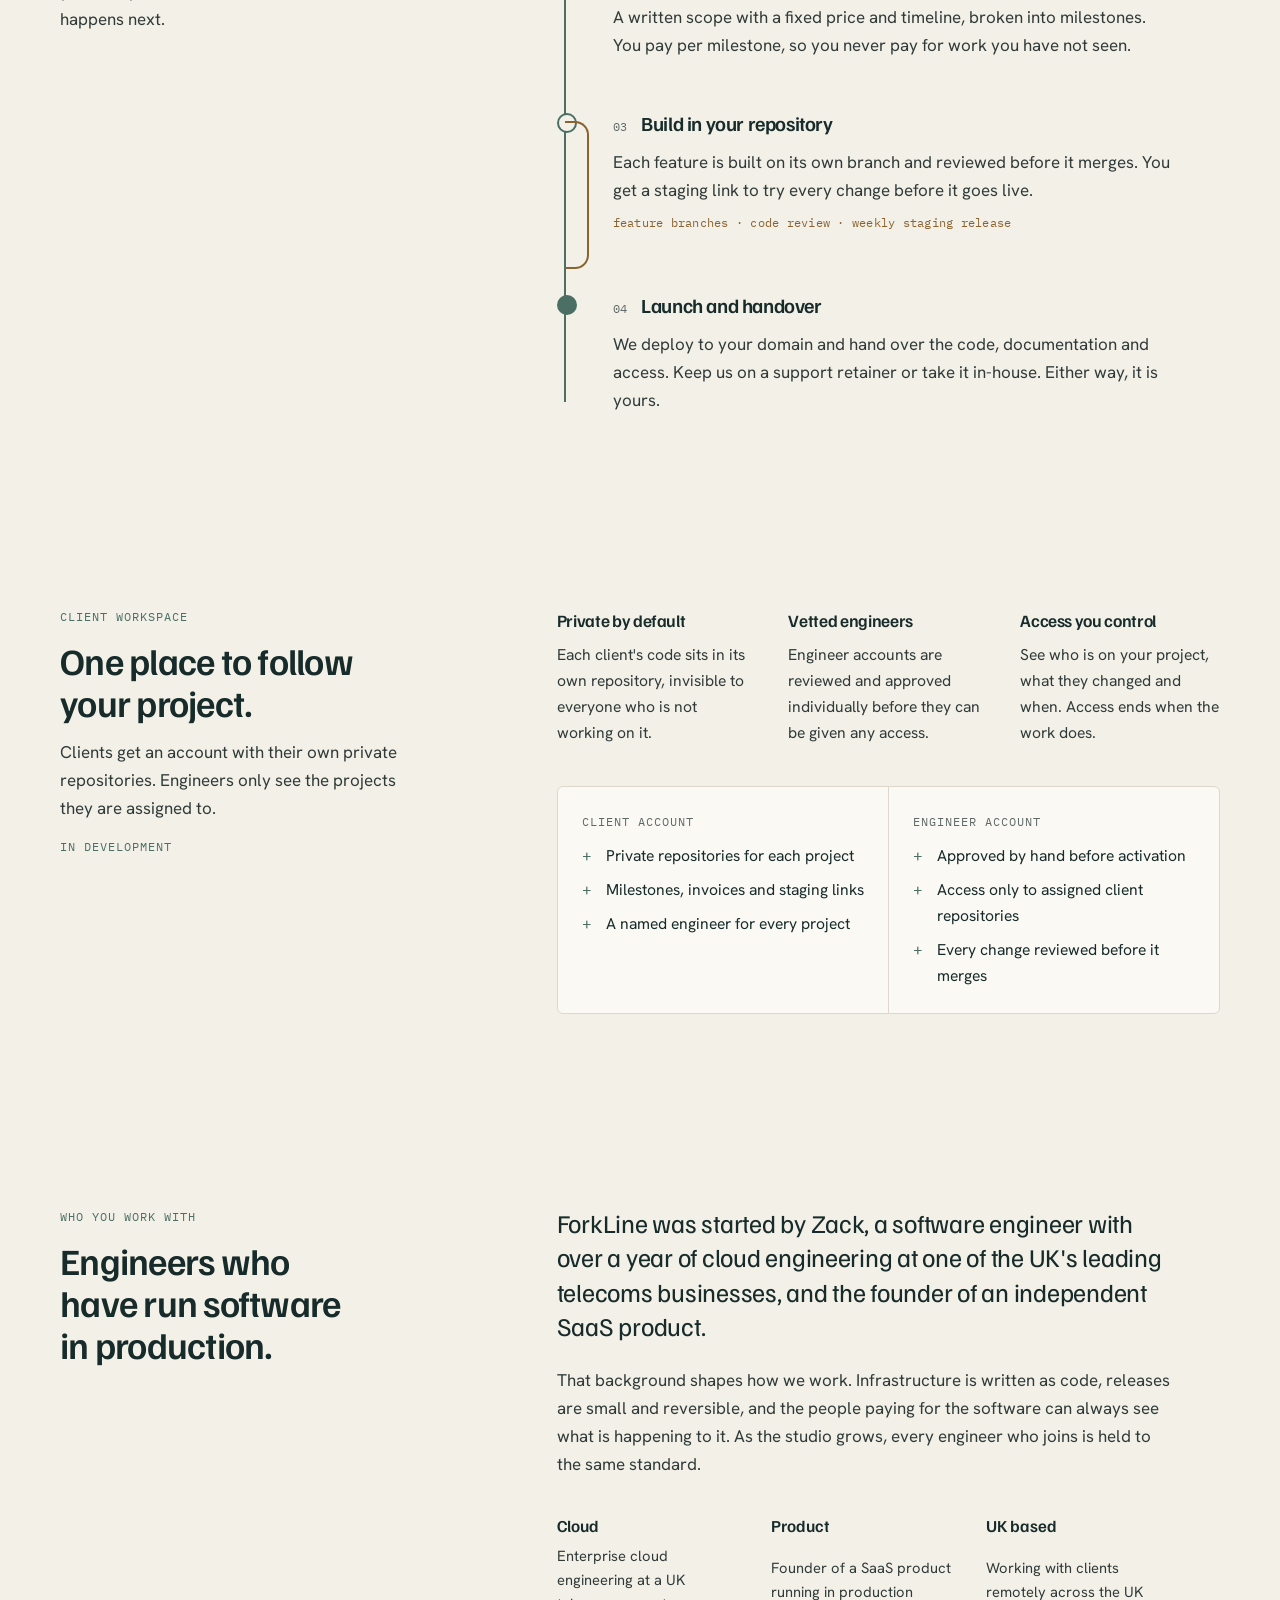
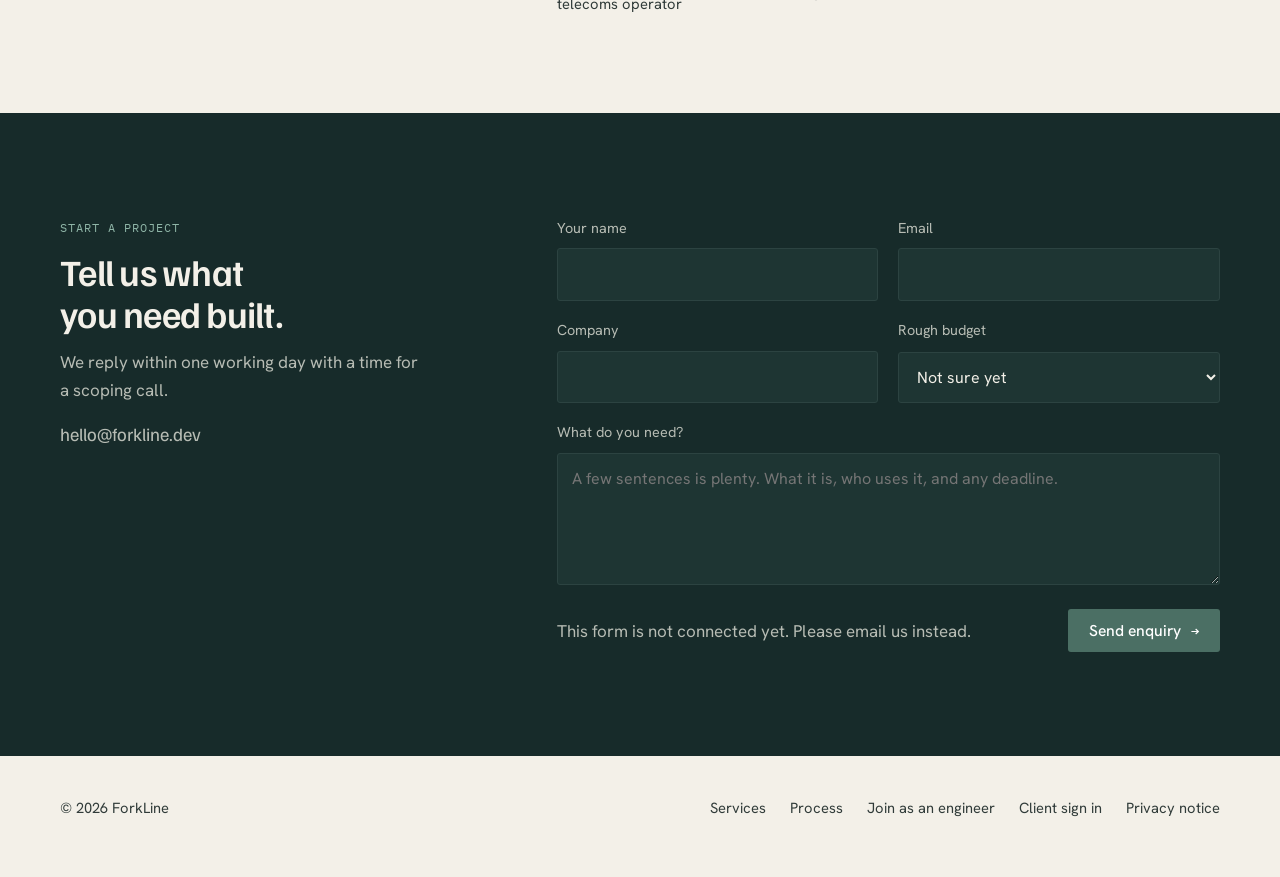
==== commit 138a5221: "Switch the site to the Patchwick colour palette Dark mode uses Deep Forest as the page colour with W" ====
--- a/index.html
+++ b/index.html
@@ -5,7 +5,7 @@
 <meta name="viewport" content="width=device-width, initial-scale=1, viewport-fit=cover">
 <title>ForkLine | Software engineering studio</title>
 <meta name="description" content="A software engineering studio that designs, builds and runs web applications and cloud systems, delivered into a private repository you own.">
-<meta name="theme-color" content="#0F1312">
+<meta name="theme-color" content="#172B2A">
 <link rel="icon" href="assets/favicon.svg" type="image/svg+xml">
 <link rel="preconnect" href="https://fonts.googleapis.com">
 <link rel="preconnect" href="https://fonts.gstatic.com" crossorigin>
--- a/assets/styles.css
+++ b/assets/styles.css
@@ -1,30 +1,30 @@
 /* Layout: a 12-column grid with one left edge for every heading; the "fork line" (a git branch that splits and merges) is the single graphic device, used in the hero log and the process rail */
 :root{
-  --paper:#0F1312; --raised:#151B19; --ink:#E6EBE8; --muted:#9BA6A1; --faint:#6F7A75; --rule:#232B28;
-  --accent:#74C6A3; --accent-ink:#0B1712; --branch:#D9A35E;
-  --band:#0B1814; --band-ink:#E7EDEA; --band-muted:#8E9E97; --band-rule:#1F2F29; --band-field:#10201B; --band-accent:#74C6A3;
+  --paper:#172B2A; --raised:#1E3533; --ink:#F3F0E8; --muted:#B7BCB4; --faint:#97A29C; --rule:#2C4341;
+  --accent:#8FB5A7; --accent-ink:#172B2A; --branch:#D5A875;
+  --band:#11211F; --band-ink:#F3F0E8; --band-muted:#A9B3AD; --band-rule:#263C39; --band-field:#172B2A; --band-accent:#8FB5A7;
   --display:"Familjen Grotesk","Helvetica Neue",Arial,sans-serif;
   --body:"Hanken Grotesk","Helvetica Neue",Arial,sans-serif;
   --mono:"IBM Plex Mono",ui-monospace,"SFMono-Regular",Menlo,monospace;
   --wide:1160px;
   --gl:max(20px,env(safe-area-inset-left,0px)); --gr:max(20px,env(safe-area-inset-right,0px));
-  --danger:#E8A3A3; --sunken:#131917; --rule-soft:#1B2220;
+  --danger:#E8A3A3; --sunken:#1A302E; --rule-soft:#243B39;
   color-scheme:dark;
 }
 /* Light theme: same layout and accents, deepened so text keeps its contrast on paper. theme.js sets data-theme from the system setting or the bulb button; the media query covers pages without JS. */
 :root[data-theme="light"]{
-  --paper:#F5F7F5; --raised:#FFFFFF; --ink:#131A17; --muted:#4F5B56; --faint:#6A7570; --rule:#DCE2DF;
-  --accent:#1F7A55; --accent-ink:#FFFFFF; --branch:#A2611B;
-  --band:#E9F0EC; --band-ink:#131A17; --band-muted:#52615A; --band-rule:#CAD6D0; --band-field:#FFFFFF; --band-accent:#1F7A55;
-  --danger:#B3261E; --sunken:#F1F4F2; --rule-soft:#E7ECE9;
+  --paper:#F3F0E8; --raised:#FBF9F4; --ink:#172B2A; --muted:#303B39; --faint:#5E6966; --rule:#DDD8CB;
+  --accent:#4B6F64; --accent-ink:#FFFFFF; --branch:#8A6330;
+  --band:#172B2A; --band-ink:#F3F0E8; --band-muted:#B7BCB4; --band-rule:#2C4341; --band-field:#1E3533; --band-accent:#8FB5A7;
+  --danger:#B3261E; --sunken:#EDE9DF; --rule-soft:#E7E2D6;
   color-scheme:light;
 }
 @media (prefers-color-scheme:light){
   :root:not([data-theme]){
-    --paper:#F5F7F5; --raised:#FFFFFF; --ink:#131A17; --muted:#4F5B56; --faint:#6A7570; --rule:#DCE2DF;
-    --accent:#1F7A55; --accent-ink:#FFFFFF; --branch:#A2611B;
-    --band:#E9F0EC; --band-ink:#131A17; --band-muted:#52615A; --band-rule:#CAD6D0; --band-field:#FFFFFF; --band-accent:#1F7A55;
-    --danger:#B3261E; --sunken:#F1F4F2; --rule-soft:#E7ECE9;
+    --paper:#F3F0E8; --raised:#FBF9F4; --ink:#172B2A; --muted:#303B39; --faint:#5E6966; --rule:#DDD8CB;
+    --accent:#4B6F64; --accent-ink:#FFFFFF; --branch:#8A6330;
+    --band:#172B2A; --band-ink:#F3F0E8; --band-muted:#B7BCB4; --band-rule:#2C4341; --band-field:#1E3533; --band-accent:#8FB5A7;
+    --danger:#B3261E; --sunken:#EDE9DF; --rule-soft:#E7E2D6;
     color-scheme:light;
   }
 }
@@ -178,8 +178,8 @@
 .page h1{font-size:clamp(2rem,1.5rem + 1.4vw,2.4rem);line-height:1.1}
 .page-head{display:grid;gap:10px}
 .preview-bar{display:flex;flex-wrap:wrap;gap:6px 18px;align-items:center;padding:10px 14px;border:1px solid var(--band-rule);background:var(--band);border-radius:3px;font-size:.92rem;color:var(--band-muted)}
-.preview-bar a{color:var(--ink)}
-.preview-bar a[aria-current]{color:var(--accent);text-decoration:none}
+.preview-bar a{color:var(--band-ink)}
+.preview-bar a[aria-current]{color:var(--band-accent);text-decoration:none}
 
 .plus{margin:0;padding:0;list-style:none;display:grid;gap:10px}
 .plus li{display:grid;grid-template-columns:16px 1fr;gap:10px}
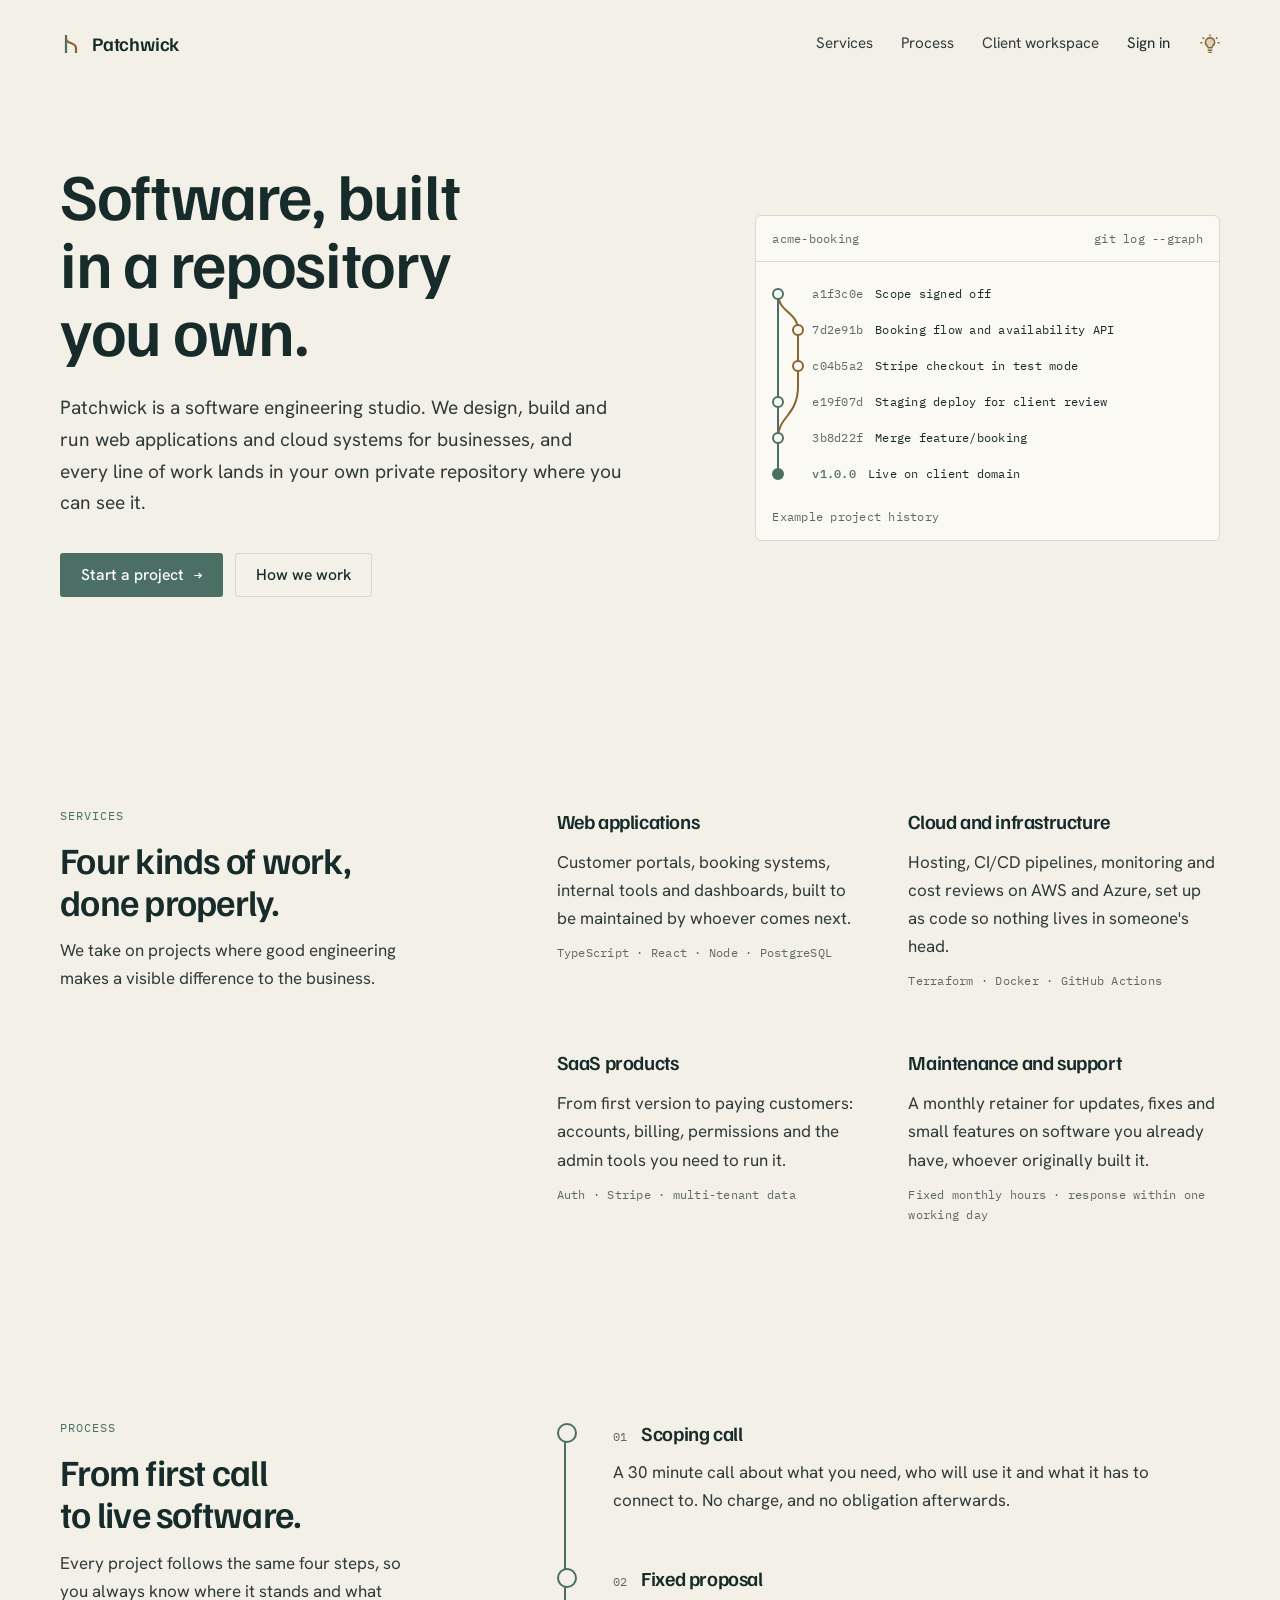
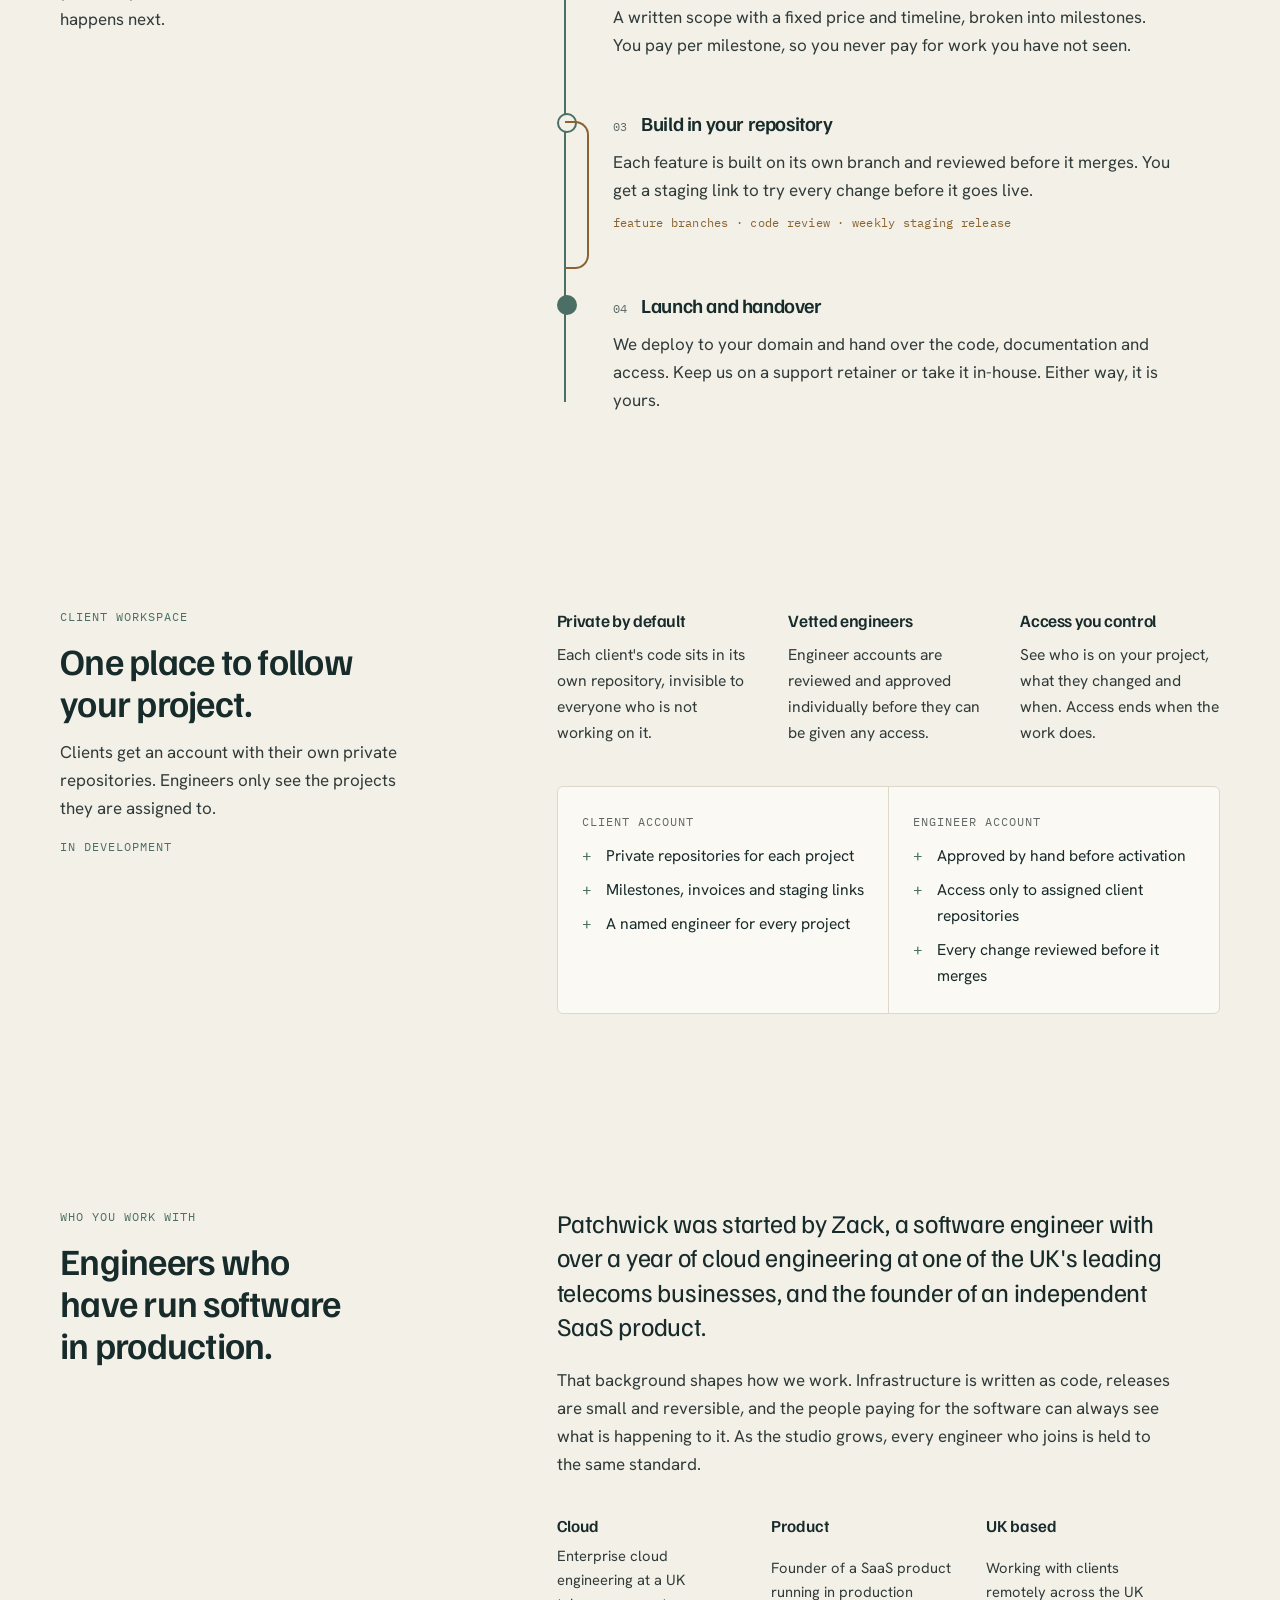
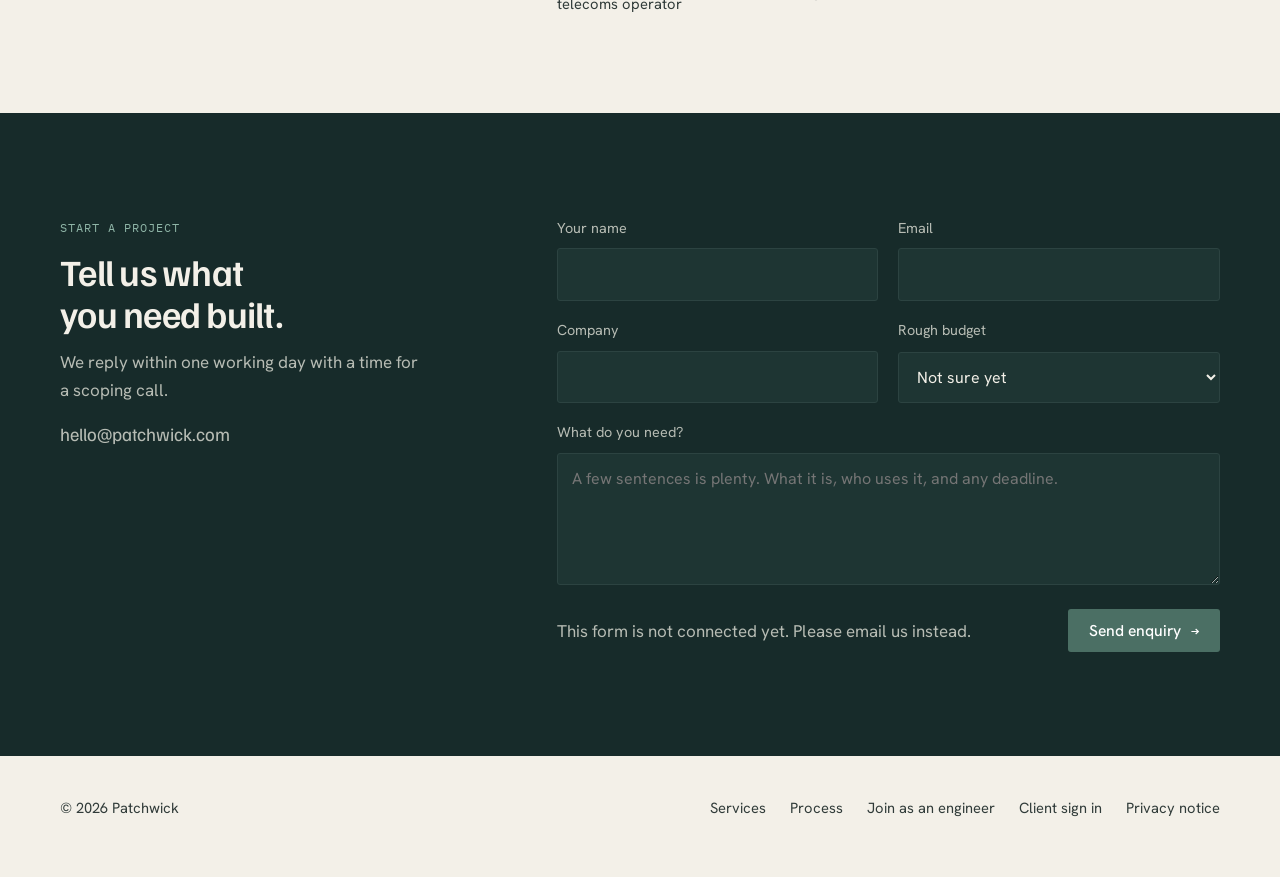
==== commit da7608e4: "Rename the company from ForkLine to Patchwick" ====
--- a/index.html
+++ b/index.html
@@ -3,7 +3,7 @@
 <head>
 <meta charset="utf-8">
 <meta name="viewport" content="width=device-width, initial-scale=1, viewport-fit=cover">
-<title>ForkLine | Software engineering studio</title>
+<title>Patchwick | Software engineering studio</title>
 <meta name="description" content="A software engineering studio that designs, builds and runs web applications and cloud systems, delivered into a private repository you own.">
 <meta name="theme-color" content="#172B2A">
 <link rel="icon" href="assets/favicon.svg" type="image/svg+xml">
@@ -20,7 +20,7 @@
   <div class="top">
     <a class="brand" href="#">
       <svg viewBox="0 0 22 22" aria-hidden="true"><path d="M6 2v18" stroke="var(--accent)" stroke-width="2.2" fill="none"/><path d="M6 6c0 5 10 3 10 9v5" stroke="var(--branch)" stroke-width="2.2" fill="none"/></svg>
-      <span data-brand>ForkLine</span>
+      <span data-brand>Patchwick</span>
     </a>
     <nav aria-label="Main">
       <a class="hide-sm" href="#services">Services</a>
@@ -36,7 +36,7 @@
     <div class="grid hero">
       <div class="hero-copy">
         <h1>Software, built in a repository you own.</h1>
-        <p class="lede"><span data-brand>ForkLine</span> is a software engineering studio. We design, build and run web applications and cloud systems for businesses, and every line of work lands in your own private repository where you can see it.</p>
+        <p class="lede"><span data-brand>Patchwick</span> is a software engineering studio. We design, build and run web applications and cloud systems for businesses, and every line of work lands in your own private repository where you can see it.</p>
         <div class="actions">
           <a class="btn btn-primary" href="#contact">Start a project <span class="arrow">&rarr;</span></a>
           <a class="btn btn-quiet" href="#process">How we work</a>
@@ -180,7 +180,7 @@
         <h2>Engineers who have run software in production.</h2>
       </div>
       <div class="sec-body founder">
-        <p class="big"><span data-brand>ForkLine</span> was started by Zack, a software engineer with over a year of cloud engineering at one of the UK's leading telecoms businesses, and the founder of an independent SaaS product.</p>
+        <p class="big"><span data-brand>Patchwick</span> was started by Zack, a software engineer with over a year of cloud engineering at one of the UK's leading telecoms businesses, and the founder of an independent SaaS product.</p>
         <p>That background shapes how we work. Infrastructure is written as code, releases are small and reversible, and the people paying for the software can always see what is happening to it. As the studio grows, every engineer who joins is held to the same standard.</p>
         <div class="facts">
           <div><b>Cloud</b><span>Enterprise cloud engineering at a UK telecoms operator</span></div>
@@ -198,7 +198,7 @@
           <span class="mono">Start a project</span>
           <h2>Tell us what you need built.</h2>
           <p>We reply within one working day with a time for a scoping call.</p>
-          <p class="contact-mail" data-brand-email>hello@forkline.dev</p>
+          <p class="contact-mail" data-brand-email>hello@patchwick.com</p>
         </div>
         <div class="sec-body">
           <form id="enquiry" novalidate>
@@ -223,7 +223,7 @@
 
 <footer class="wrap">
   <div class="foot">
-    <span>&copy; <span id="year">2026</span> <span data-brand>ForkLine</span></span>
+    <span>&copy; <span id="year">2026</span> <span data-brand>Patchwick</span></span>
     <nav aria-label="Footer">
       <a href="#services">Services</a>
       <a href="#process">Process</a>
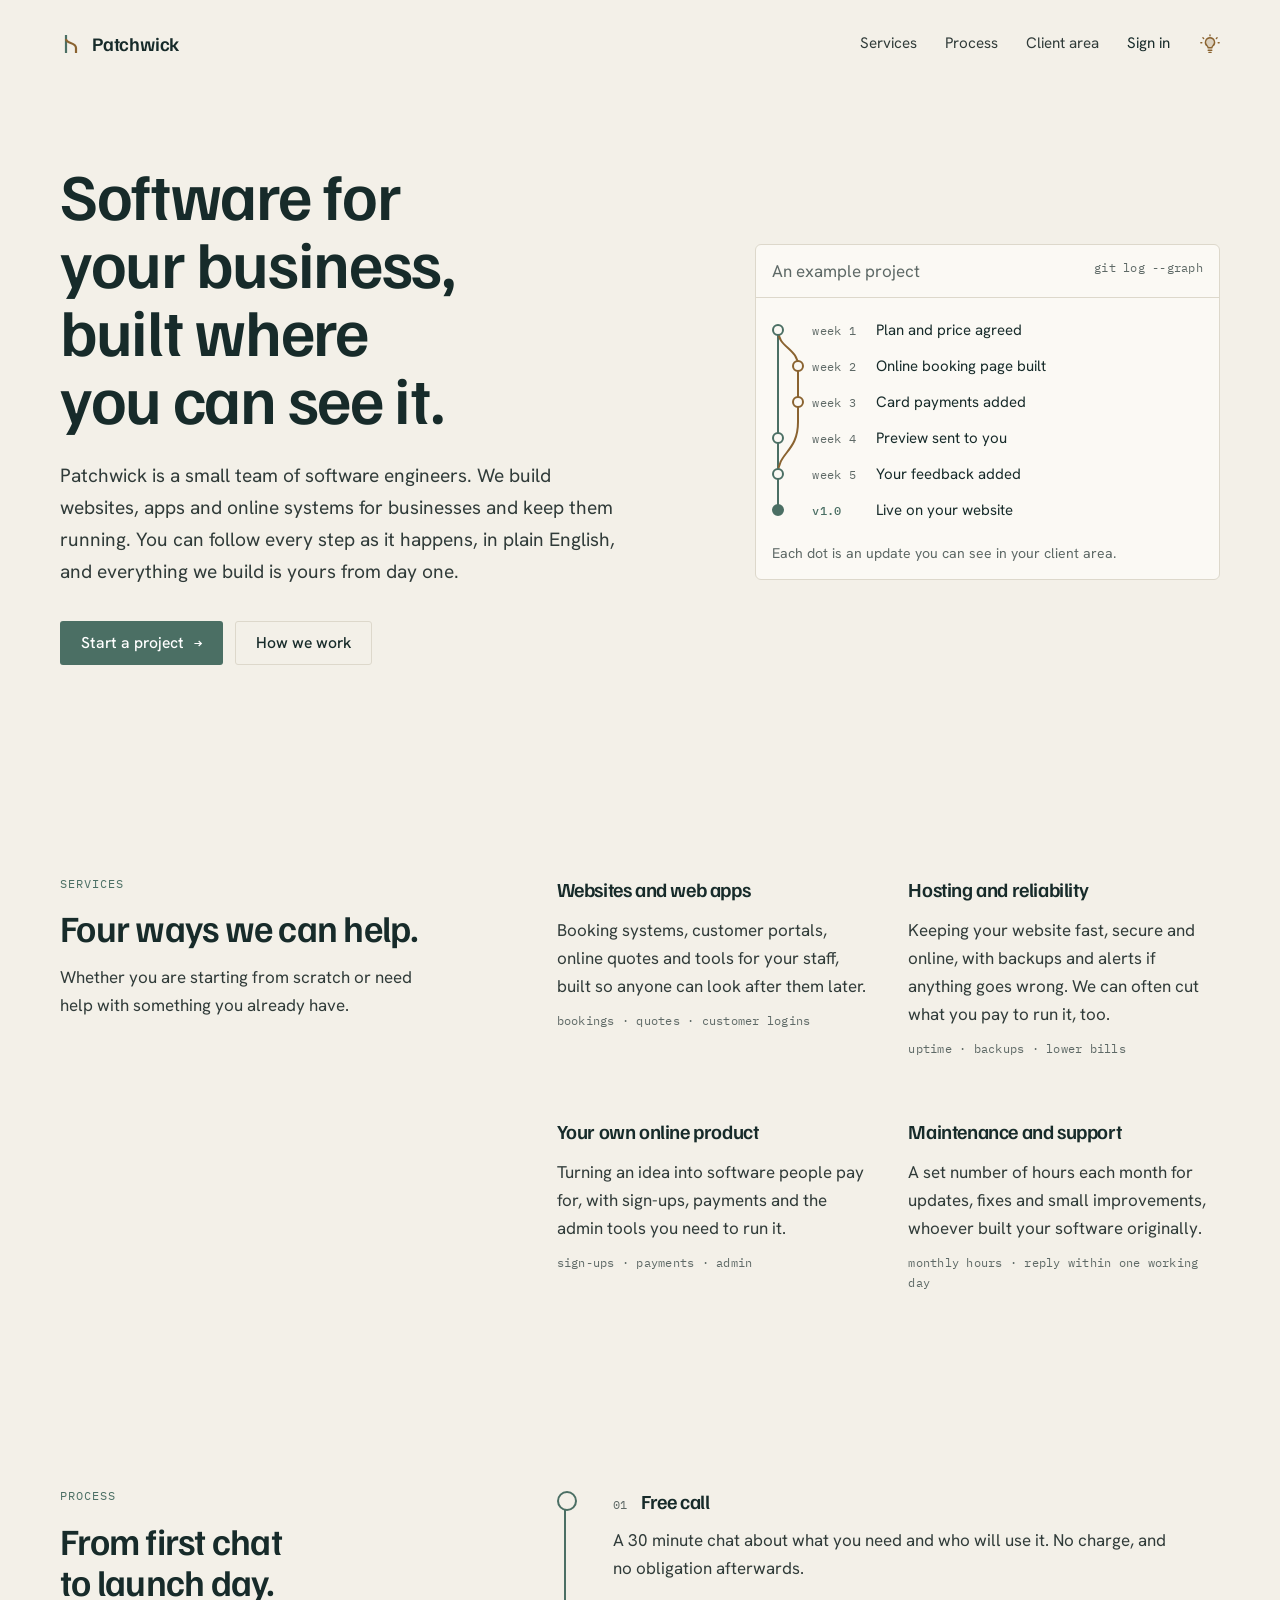
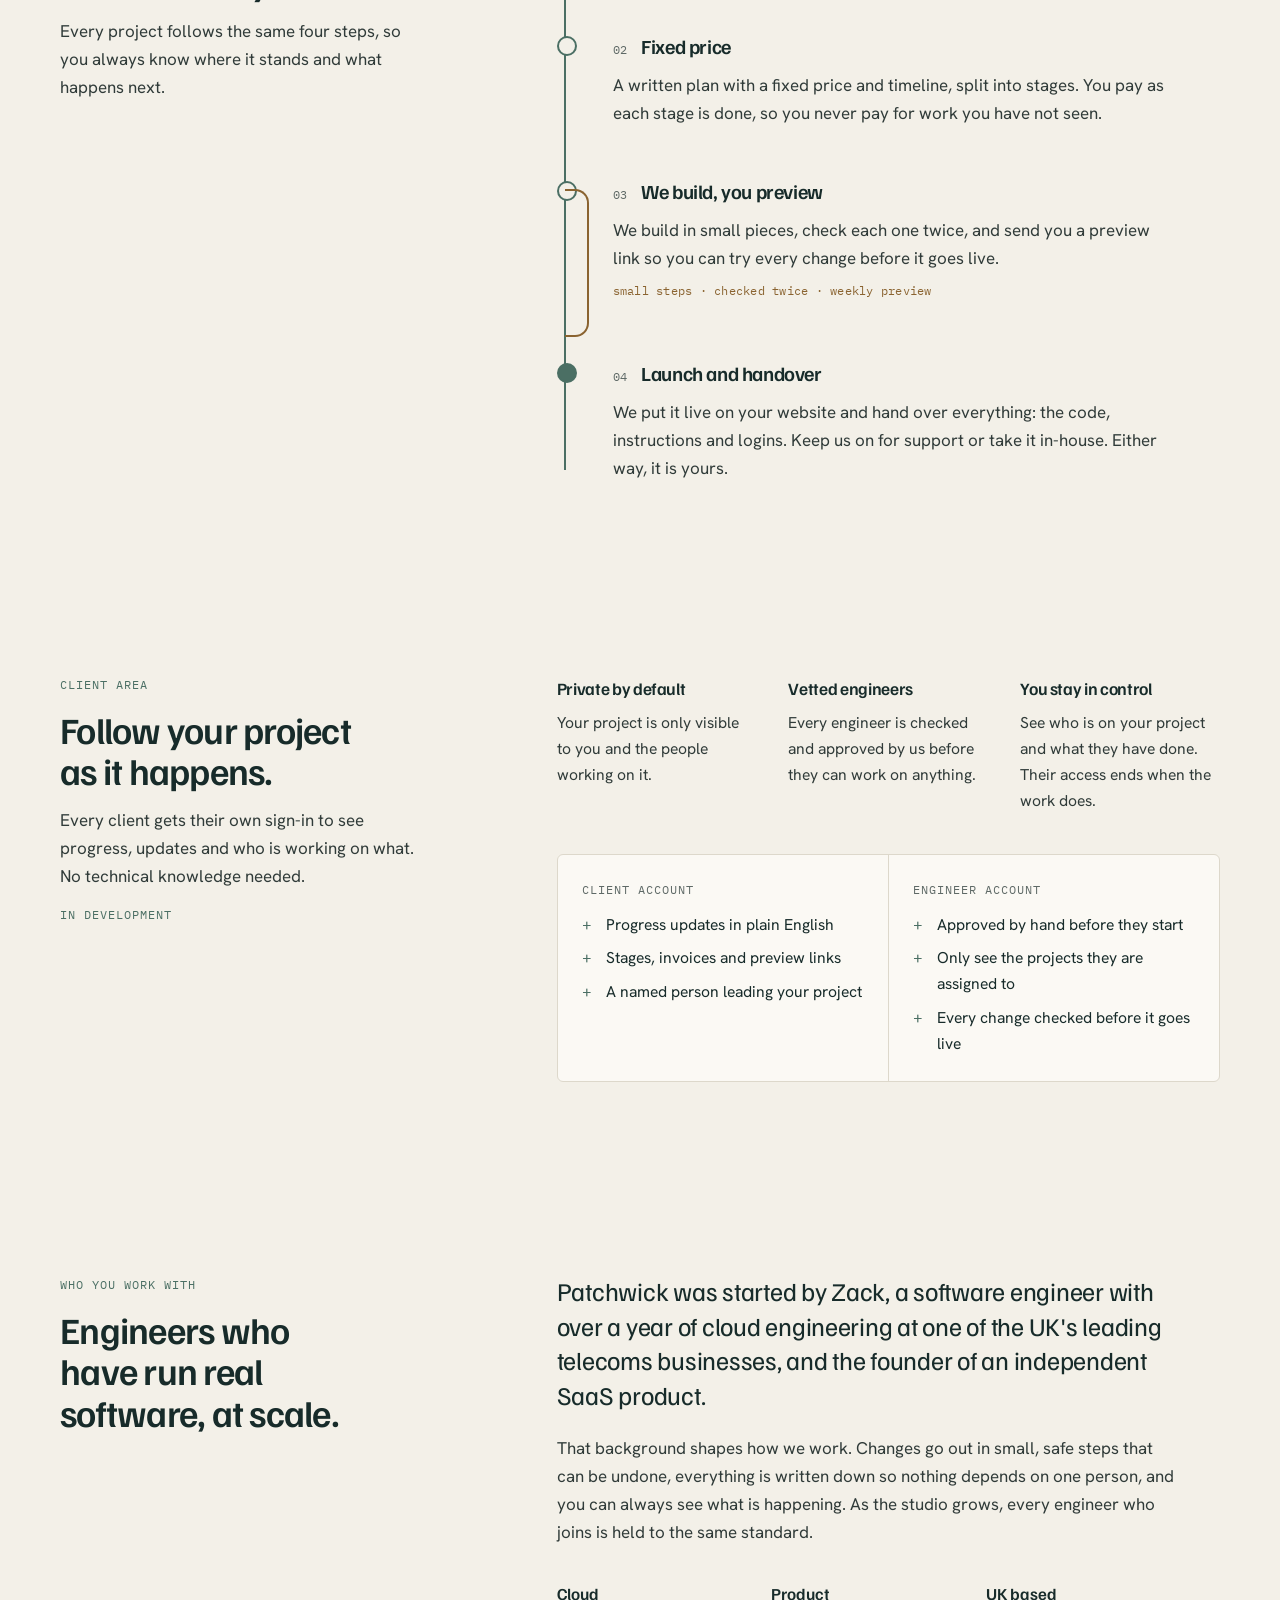
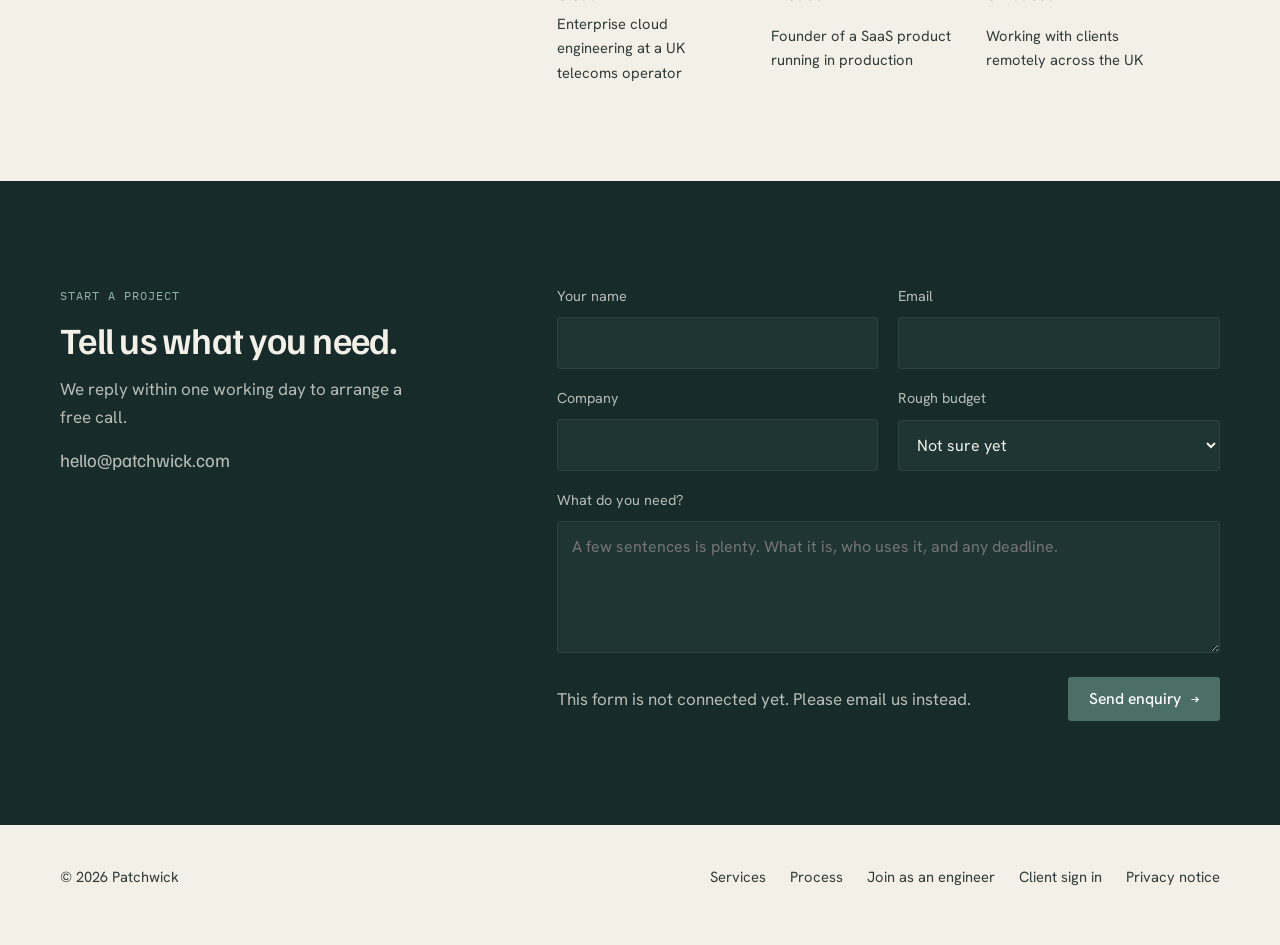
==== commit 9bbac94e: "Make the homepage plainer for non-technical clients Plain-English copy throughout (no repositories, " ====
--- a/index.html
+++ b/index.html
@@ -4,13 +4,13 @@
 <meta charset="utf-8">
 <meta name="viewport" content="width=device-width, initial-scale=1, viewport-fit=cover">
 <title>Patchwick | Software engineering studio</title>
-<meta name="description" content="A software engineering studio that designs, builds and runs web applications and cloud systems, delivered into a private repository you own.">
+<meta name="description" content="A small software engineering studio that builds websites, apps and online systems for businesses, keeps them running, and shows you every step of the work.">
 <meta name="theme-color" content="#172B2A">
 <link rel="icon" href="assets/favicon.svg" type="image/svg+xml">
 <link rel="preconnect" href="https://fonts.googleapis.com">
 <link rel="preconnect" href="https://fonts.gstatic.com" crossorigin>
 <link rel="stylesheet" href="https://fonts.googleapis.com/css2?family=Familjen+Grotesk:wght@500;600&family=Hanken+Grotesk:wght@400;500;600&family=IBM+Plex+Mono:wght@400;500&display=swap">
-<link rel="stylesheet" href="assets/styles.css?v=10">
+<link rel="stylesheet" href="assets/styles.css?v=12">
 <script src="assets/theme.js?v=1"></script>
 <script src="assets/site.config.js?v=5"></script>
 <script src="assets/main.js?v=5" defer></script>
@@ -25,7 +25,7 @@
     <nav aria-label="Main">
       <a class="hide-sm" href="#services">Services</a>
       <a class="hide-sm" href="#process">Process</a>
-      <a class="hide-sm" href="#workspace">Client workspace</a>
+      <a class="hide-sm" href="#workspace">Client area</a>
       <a class="signin" href="signin.html">Sign in</a>
     </nav>
   </div>
@@ -35,16 +35,16 @@
   <div class="wrap">
     <div class="grid hero">
       <div class="hero-copy">
-        <h1>Software, built in a repository you own.</h1>
-        <p class="lede"><span data-brand>Patchwick</span> is a software engineering studio. We design, build and run web applications and cloud systems for businesses, and every line of work lands in your own private repository where you can see it.</p>
+        <h1>Software for your business, built where you can see it.</h1>
+        <p class="lede"><span data-brand>Patchwick</span> is a small team of software engineers. We build websites, apps and online systems for businesses and keep them running. You can follow every step as it happens, in plain English, and everything we build is yours from day one.</p>
         <div class="actions">
           <a class="btn btn-primary" href="#contact">Start a project <span class="arrow">&rarr;</span></a>
           <a class="btn btn-quiet" href="#process">How we work</a>
         </div>
       </div>
       <div class="hero-log">
-        <div class="log" role="img" aria-label="Example git history of a client project, showing a feature branch merged into main and released as version 1.0">
-          <div class="log-head mono"><span>acme-booking</span><span>git log --graph</span></div>
+        <div class="log" role="img" aria-label="An example project timeline, from plan agreed in week 1 to live on the client's website in week 5">
+          <div class="log-head"><span>An example project</span><span class="mono">git log --graph</span></div>
           <div class="log-body">
             <svg class="graph" viewBox="0 0 48 216" aria-hidden="true">
               <path class="main" d="M14 18V198"/>
@@ -56,16 +56,16 @@
               <circle class="main" cx="14" cy="162" r="5"/>
               <circle class="main fill" cx="14" cy="198" r="5"/>
             </svg>
-            <div class="log-rows mono">
-              <div><span class="sha">a1f3c0e</span><span class="msg">Scope signed off</span></div>
-              <div><span class="sha">7d2e91b</span><span class="msg">Booking flow and availability API</span></div>
-              <div><span class="sha">c04b5a2</span><span class="msg">Stripe checkout in test mode</span></div>
-              <div><span class="sha">e19f07d</span><span class="msg">Staging deploy for client review</span></div>
-              <div><span class="sha">3b8d22f</span><span class="msg">Merge feature/booking</span></div>
-              <div><span class="tag">v1.0.0</span><span class="msg">Live on client domain</span></div>
+            <div class="log-rows">
+              <div><span class="sha mono">week 1</span><span class="msg">Plan and price agreed</span></div>
+              <div><span class="sha mono">week 2</span><span class="msg">Online booking page built</span></div>
+              <div><span class="sha mono">week 3</span><span class="msg">Card payments added</span></div>
+              <div><span class="sha mono">week 4</span><span class="msg">Preview sent to you</span></div>
+              <div><span class="sha mono">week 5</span><span class="msg">Your feedback added</span></div>
+              <div><span class="tag mono">v1.0</span><span class="msg">Live on your website</span></div>
             </div>
           </div>
-          <p class="log-note mono">Example project history</p>
+          <p class="log-note">Each dot is an update you can see in your client area.</p>
         </div>
       </div>
     </div>
@@ -75,29 +75,29 @@
     <section id="services" class="grid">
       <div class="sec-head">
         <span class="mono">Services</span>
-        <h2>Four kinds of work, done properly.</h2>
-        <p>We take on projects where good engineering makes a visible difference to the business.</p>
+        <h2>Four ways we can help.</h2>
+        <p>Whether you are starting from scratch or need help with something you already have.</p>
       </div>
       <div class="sec-body services">
         <div class="service">
-          <h3>Web applications</h3>
-          <p>Customer portals, booking systems, internal tools and dashboards, built to be maintained by whoever comes next.</p>
-          <span class="mono">TypeScript &middot; React &middot; Node &middot; PostgreSQL</span>
-        </div>
-        <div class="service">
-          <h3>Cloud and infrastructure</h3>
-          <p>Hosting, CI/CD pipelines, monitoring and cost reviews on AWS and Azure, set up as code so nothing lives in someone's head.</p>
-          <span class="mono">Terraform &middot; Docker &middot; GitHub Actions</span>
-        </div>
-        <div class="service">
-          <h3>SaaS products</h3>
-          <p>From first version to paying customers: accounts, billing, permissions and the admin tools you need to run it.</p>
-          <span class="mono">Auth &middot; Stripe &middot; multi-tenant data</span>
+          <h3>Websites and web apps</h3>
+          <p>Booking systems, customer portals, online quotes and tools for your staff, built so anyone can look after them later.</p>
+          <span class="mono">bookings &middot; quotes &middot; customer logins</span>
+        </div>
+        <div class="service">
+          <h3>Hosting and reliability</h3>
+          <p>Keeping your website fast, secure and online, with backups and alerts if anything goes wrong. We can often cut what you pay to run it, too.</p>
+          <span class="mono">uptime &middot; backups &middot; lower bills</span>
+        </div>
+        <div class="service">
+          <h3>Your own online product</h3>
+          <p>Turning an idea into software people pay for, with sign-ups, payments and the admin tools you need to run it.</p>
+          <span class="mono">sign-ups &middot; payments &middot; admin</span>
         </div>
         <div class="service">
           <h3>Maintenance and support</h3>
-          <p>A monthly retainer for updates, fixes and small features on software you already have, whoever originally built it.</p>
-          <span class="mono">Fixed monthly hours &middot; response within one working day</span>
+          <p>A set number of hours each month for updates, fixes and small improvements, whoever built your software originally.</p>
+          <span class="mono">monthly hours &middot; reply within one working day</span>
         </div>
       </div>
     </section>
@@ -105,27 +105,27 @@
     <section id="process" class="grid">
       <div class="sec-head">
         <span class="mono">Process</span>
-        <h2>From first call to live software.</h2>
+        <h2>From first chat to launch day.</h2>
         <p>Every project follows the same four steps, so you always know where it stands and what happens next.</p>
       </div>
       <div class="sec-body">
         <ol class="steps">
           <li class="step">
-            <div class="step-top"><span class="mono">01</span><h3>Scoping call</h3></div>
-            <p>A 30 minute call about what you need, who will use it and what it has to connect to. No charge, and no obligation afterwards.</p>
+            <div class="step-top"><span class="mono">01</span><h3>Free call</h3></div>
+            <p>A 30 minute chat about what you need and who will use it. No charge, and no obligation afterwards.</p>
           </li>
           <li class="step">
-            <div class="step-top"><span class="mono">02</span><h3>Fixed proposal</h3></div>
-            <p>A written scope with a fixed price and timeline, broken into milestones. You pay per milestone, so you never pay for work you have not seen.</p>
+            <div class="step-top"><span class="mono">02</span><h3>Fixed price</h3></div>
+            <p>A written plan with a fixed price and timeline, split into stages. You pay as each stage is done, so you never pay for work you have not seen.</p>
           </li>
           <li class="step branch">
-            <div class="step-top"><span class="mono">03</span><h3>Build in your repository</h3></div>
-            <p>Each feature is built on its own branch and reviewed before it merges. You get a staging link to try every change before it goes live.</p>
-            <span class="mono detail">feature branches &middot; code review &middot; weekly staging release</span>
+            <div class="step-top"><span class="mono">03</span><h3>We build, you preview</h3></div>
+            <p>We build in small pieces, check each one twice, and send you a preview link so you can try every change before it goes live.</p>
+            <span class="mono detail">small steps &middot; checked twice &middot; weekly preview</span>
           </li>
           <li class="step">
             <div class="step-top"><span class="mono">04</span><h3>Launch and handover</h3></div>
-            <p>We deploy to your domain and hand over the code, documentation and access. Keep us on a support retainer or take it in-house. Either way, it is yours.</p>
+            <p>We put it live on your website and hand over everything: the code, instructions and logins. Keep us on for support or take it in-house. Either way, it is yours.</p>
           </li>
         </ol>
       </div>
@@ -133,41 +133,41 @@
 
     <section id="workspace" class="grid">
       <div class="sec-head">
-        <span class="mono">Client workspace</span>
-        <h2>One place to follow your project.</h2>
-        <p>Clients get an account with their own private repositories. Engineers only see the projects they are assigned to.</p>
+        <span class="mono">Client area</span>
+        <h2>Follow your project as it happens.</h2>
+        <p>Every client gets their own sign-in to see progress, updates and who is working on what. No technical knowledge needed.</p>
         <p class="status mono">In development</p>
       </div>
       <div class="sec-body workspace">
         <div class="ws-points">
           <div>
             <h3>Private by default</h3>
-            <p>Each client's code sits in its own repository, invisible to everyone who is not working on it.</p>
+            <p>Your project is only visible to you and the people working on it.</p>
           </div>
           <div>
             <h3>Vetted engineers</h3>
-            <p>Engineer accounts are reviewed and approved individually before they can be given any access.</p>
+            <p>Every engineer is checked and approved by us before they can work on anything.</p>
           </div>
           <div>
-            <h3>Access you control</h3>
-            <p>See who is on your project, what they changed and when. Access ends when the work does.</p>
+            <h3>You stay in control</h3>
+            <p>See who is on your project and what they have done. Their access ends when the work does.</p>
           </div>
         </div>
         <div class="roles">
           <div class="role">
             <span class="mono">Client account</span>
             <ul>
-              <li>Private repositories for each project</li>
-              <li>Milestones, invoices and staging links</li>
-              <li>A named engineer for every project</li>
+              <li>Progress updates in plain English</li>
+              <li>Stages, invoices and preview links</li>
+              <li>A named person leading your project</li>
             </ul>
           </div>
           <div class="role">
             <span class="mono">Engineer account</span>
             <ul>
-              <li>Approved by hand before activation</li>
-              <li>Access only to assigned client repositories</li>
-              <li>Every change reviewed before it merges</li>
+              <li>Approved by hand before they start</li>
+              <li>Only see the projects they are assigned to</li>
+              <li>Every change checked before it goes live</li>
             </ul>
           </div>
         </div>
@@ -177,11 +177,11 @@
     <section id="about" class="grid">
       <div class="sec-head">
         <span class="mono">Who you work with</span>
-        <h2>Engineers who have run software in production.</h2>
+        <h2>Engineers who have run real software, at scale.</h2>
       </div>
       <div class="sec-body founder">
         <p class="big"><span data-brand>Patchwick</span> was started by Zack, a software engineer with over a year of cloud engineering at one of the UK's leading telecoms businesses, and the founder of an independent SaaS product.</p>
-        <p>That background shapes how we work. Infrastructure is written as code, releases are small and reversible, and the people paying for the software can always see what is happening to it. As the studio grows, every engineer who joins is held to the same standard.</p>
+        <p>That background shapes how we work. Changes go out in small, safe steps that can be undone, everything is written down so nothing depends on one person, and you can always see what is happening. As the studio grows, every engineer who joins is held to the same standard.</p>
         <div class="facts">
           <div><b>Cloud</b><span>Enterprise cloud engineering at a UK telecoms operator</span></div>
           <div><b>Product</b><span>Founder of a SaaS product running in production</span></div>
@@ -196,8 +196,8 @@
       <section id="contact" class="grid">
         <div class="sec-head">
           <span class="mono">Start a project</span>
-          <h2>Tell us what you need built.</h2>
-          <p>We reply within one working day with a time for a scoping call.</p>
+          <h2>Tell us what you need.</h2>
+          <p>We reply within one working day to arrange a free call.</p>
           <p class="contact-mail" data-brand-email>hello@patchwick.com</p>
         </div>
         <div class="sec-body">
--- a/assets/styles.css
+++ b/assets/styles.css
@@ -81,10 +81,11 @@
 .log-body svg{width:48px;height:216px;display:block}
 .log-rows{display:grid;grid-auto-rows:36px;min-width:0}
 .log-rows div{display:flex;align-items:center;gap:12px;white-space:nowrap;min-width:0}
+.log-rows .sha,.log-rows .tag{flex:0 0 52px}
 .log-rows .sha{color:var(--faint)}
-.log-rows .msg{color:var(--ink);overflow:hidden;text-overflow:ellipsis}
+.log-rows .msg{color:var(--ink);overflow:hidden;text-overflow:ellipsis;font-size:.94rem}
 .log-rows .tag{color:var(--accent);font-weight:500}
-.log-note{padding:0 16px 14px;color:var(--faint)}
+.log-note{padding:0 16px 14px;font-size:.88rem;color:var(--faint)}
 .graph .main{stroke:var(--accent)} .graph .feat{stroke:var(--branch)}
 .graph path{fill:none;stroke-width:2}
 .graph circle{stroke-width:2;fill:var(--raised)}
@@ -257,6 +258,29 @@
 .steps-sm{margin:0;padding:0;list-style:none;display:grid;gap:12px;font-size:.94rem}
 .steps-sm li{display:grid;grid-template-columns:28px 1fr;gap:6px}
 .steps-sm .mono{color:var(--faint)}
+
+/* customer pages: plain labels and body text instead of the mono, engineer-style details */
+.page > .client{display:contents}
+/* forms and labels on the page itself (not in the dark contact band) follow the page colours, so light mode gets light fields */
+.client,.auth-card{--band:var(--sunken);--band-field:var(--sunken);--band-ink:var(--ink);--band-muted:var(--muted);--band-rule:var(--rule)}
+.client .side-block .eyebrow{color:var(--muted)}
+.client .eyebrow{font-family:var(--body);font-size:.9rem;font-weight:600;letter-spacing:0;text-transform:none}
+.client .commit .meta{font-size:.94rem;color:var(--muted)}
+.client .notes > span{font-weight:600;color:var(--ink)}
+.bullets{margin:0;padding:0;list-style:none;display:grid;gap:10px}
+.bullets li{display:grid;grid-template-columns:16px 1fr;gap:10px}
+.bullets li::before{content:"";width:7px;height:7px;margin-top:.62em;border-radius:50%;background:var(--accent)}
+.bullets .quote{font-style:italic;color:var(--muted)}
+.client .earlier .row{grid-template-columns:minmax(0,1fr) auto;font-family:var(--body);font-size:.94rem}
+.client .earlier .row span:first-child{color:var(--ink)}
+.client .steps-sm .num{display:grid;place-items:center;width:22px;height:22px;border-radius:50%;background:var(--sunken);border:1px solid var(--rule);font-size:.8rem;font-weight:600;color:var(--accent)}
+.client .quiet-link{color:var(--muted)}
+.client .quiet-link span{color:var(--faint)}
+.progress{display:flex;flex-wrap:wrap;align-items:center;gap:10px 16px;padding:16px 24px;border-bottom:1px solid var(--rule);font-size:.94rem;color:var(--muted)}
+.progress-bar{flex:1 1 160px;height:8px;border-radius:99px;background:var(--sunken);border:1px solid var(--rule);overflow:hidden}
+.progress-bar span{display:block;height:100%;background:var(--accent);border-radius:99px}
+.pill{padding:3px 12px;border-radius:99px;font-size:.85rem;font-weight:600;background:color-mix(in srgb,var(--accent) 18%,transparent);color:var(--accent)}
+.pill-paused{background:color-mix(in srgb,var(--branch) 18%,transparent);color:var(--branch)}
 .request-form{display:grid;gap:12px;padding-top:4px}
 .request-form textarea{min-height:110px}
 
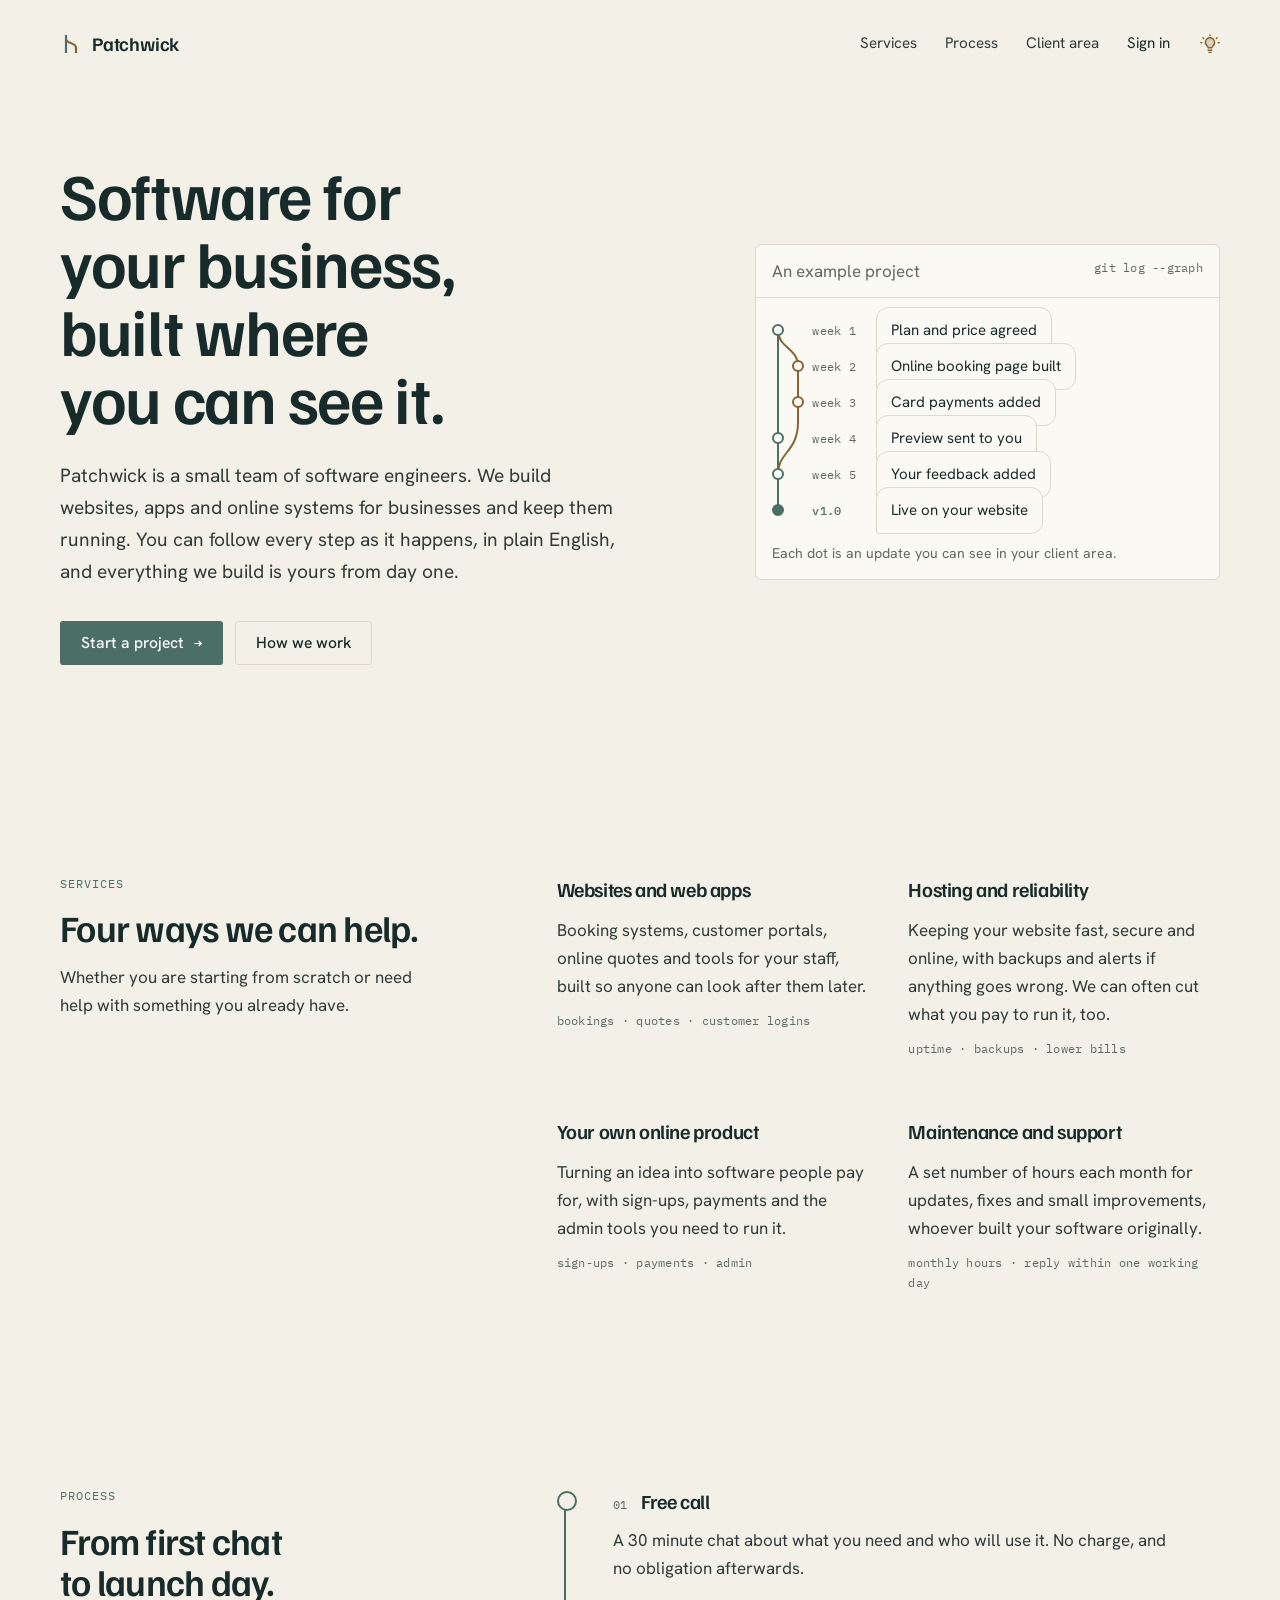
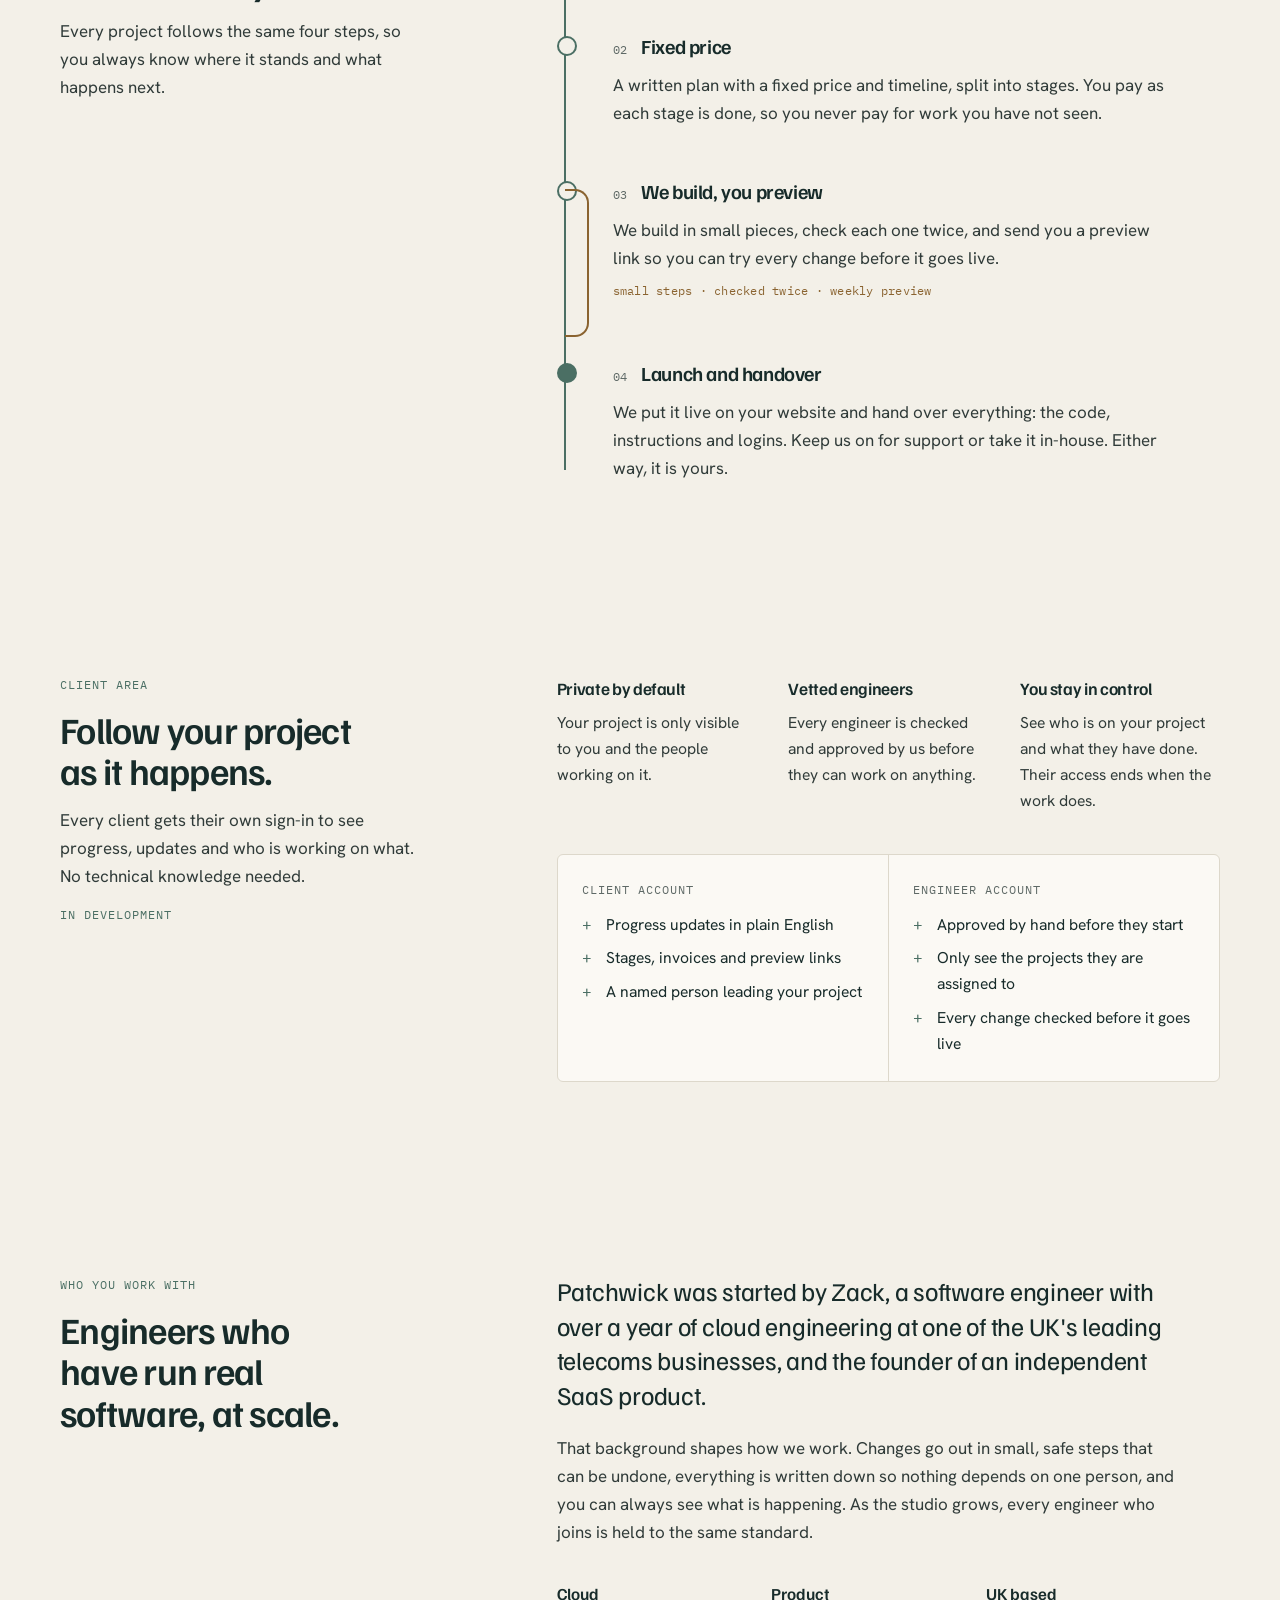
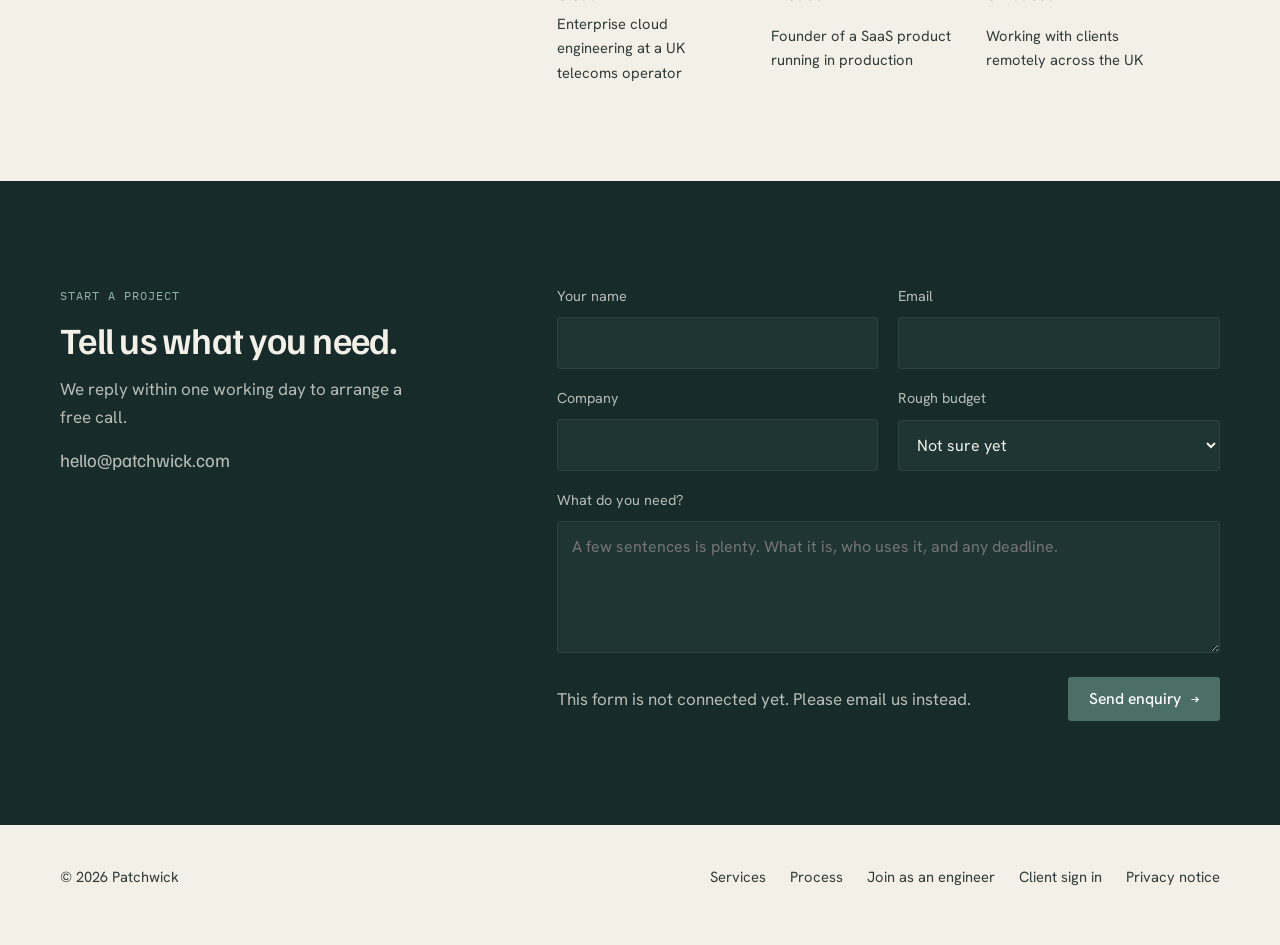
==== commit 999e3c14: "Add a chat page for customers, their engineers and the admin chat.html lists your project chats with" ====
--- a/index.html
+++ b/index.html
@@ -10,7 +10,7 @@
 <link rel="preconnect" href="https://fonts.googleapis.com">
 <link rel="preconnect" href="https://fonts.gstatic.com" crossorigin>
 <link rel="stylesheet" href="https://fonts.googleapis.com/css2?family=Familjen+Grotesk:wght@500;600&family=Hanken+Grotesk:wght@400;500;600&family=IBM+Plex+Mono:wght@400;500&display=swap">
-<link rel="stylesheet" href="assets/styles.css?v=12">
+<link rel="stylesheet" href="assets/styles.css?v=13">
 <script src="assets/theme.js?v=1"></script>
 <script src="assets/site.config.js?v=5"></script>
 <script src="assets/main.js?v=5" defer></script>
--- a/assets/styles.css
+++ b/assets/styles.css
@@ -349,3 +349,63 @@
   .notes{padding-left:24px}
   .colleague > div:last-child{justify-content:flex-start}
 }
+
+/* ---------- chat ---------- */
+.sr-only{position:absolute;width:1px;height:1px;padding:0;margin:-1px;overflow:hidden;clip:rect(0 0 0 0);white-space:nowrap;border:0}
+.pill-closed{background:color-mix(in srgb,var(--faint) 20%,transparent);color:var(--muted)}
+.nav-count{display:inline-grid;place-items:center;min-width:20px;height:20px;padding:0 6px;margin-left:6px;border-radius:99px;background:var(--branch);color:var(--paper);font:600 .75rem/1 var(--body)}
+.chat-main .page{padding-block:32px 64px;gap:24px}
+.chat{display:grid;grid-template-columns:minmax(260px,340px) minmax(0,1fr);gap:20px;height:clamp(480px,calc(100dvh - 290px),760px)}
+.chat > .panel{display:flex;flex-direction:column;min-height:0;padding:0}
+.chat-list{list-style:none;margin:0;padding:6px;overflow-y:auto;display:grid;grid-template-columns:minmax(0,1fr);align-content:start;gap:2px}
+.chat-list li{min-width:0}
+.chat-item{display:grid;grid-template-columns:minmax(0,1fr);gap:3px;min-width:0;padding:12px 14px;border-radius:4px;text-decoration:none;color:var(--ink)}
+.chat-item:hover{background:var(--sunken)}
+.chat-item.is-open{background:color-mix(in srgb,var(--accent) 14%,transparent)}
+.chat-item-top{display:flex;justify-content:space-between;gap:10px;align-items:baseline}
+.chat-item-top b{font-weight:600;font-size:.98rem;line-height:1.3;overflow:hidden;text-overflow:ellipsis;white-space:nowrap}
+.chat-item-top time{flex:none;font-size:.8rem;color:var(--faint)}
+.chat-item-with{font-size:.86rem;color:var(--muted);display:flex;gap:8px;align-items:center;flex-wrap:wrap}
+.chat-item-with .pill{padding:1px 8px;font-size:.74rem}
+.chat-item-last{display:flex;justify-content:space-between;gap:10px;align-items:center;font-size:.9rem;color:var(--faint)}
+.chat-item-last > span:first-child{overflow:hidden;text-overflow:ellipsis;white-space:nowrap}
+.has-unread .chat-item-last > span:first-child{color:var(--ink);font-weight:500}
+.chat-badge{flex:none;display:inline-grid;place-items:center;min-width:20px;height:20px;padding:0 6px;border-radius:99px;background:var(--accent);color:var(--accent-ink);font-size:.75rem;font-weight:600}
+.chat-head{display:flex;gap:14px;align-items:center;padding:16px 22px;border-bottom:1px solid var(--rule)}
+.chat-head h2{font-size:1.2rem;line-height:1.25}
+.chat-head .who{display:flex;gap:8px;align-items:center;flex-wrap:wrap;font-size:.9rem}
+.chat-head .pill{padding:1px 9px;font-size:.76rem}
+.chat-back{display:none;font-size:1.3rem;text-decoration:none;padding:2px 6px}
+.chat-msgs{flex:1;overflow-y:auto;padding:18px 22px;min-height:0;background:var(--paper)}
+.msg-list{list-style:none;margin:0;padding:0;display:grid;gap:12px}
+.chat-day{text-align:center;font-size:.8rem;color:var(--faint);margin-block:6px}
+.chat-day span{padding:2px 10px;border-radius:99px;background:var(--sunken)}
+.msg{justify-self:start;max-width:min(78%,560px);display:grid;gap:4px;padding:10px 14px;border-radius:12px 12px 12px 3px;background:var(--raised);border:1px solid var(--rule)}
+.msg-grouped{margin-top:-8px}
+.msg-me{justify-self:end;border-radius:12px 12px 3px 12px;background:color-mix(in srgb,var(--accent) 22%,var(--raised));border-color:color-mix(in srgb,var(--accent) 35%,var(--rule))}
+.msg-admin{border-color:color-mix(in srgb,var(--branch) 55%,var(--rule))}
+.msg-meta{font-size:.82rem;color:var(--muted);display:flex;gap:8px;align-items:center;flex-wrap:wrap}
+.msg-meta b{color:var(--ink);font-weight:600}
+.msg-me .msg-meta{justify-content:flex-end}
+.chat-tag{font-size:.72rem;padding:1px 7px;border-radius:99px;background:var(--sunken);color:var(--muted)}
+.chat-tag-admin{background:color-mix(in srgb,var(--branch) 20%,transparent);color:var(--branch);font-weight:600}
+.msg-body{white-space:pre-wrap;overflow-wrap:anywhere;font-size:1rem;line-height:1.5}
+.msg-time{justify-self:end;font-size:.74rem;color:var(--faint)}
+.chat-empty,.chat-none{color:var(--muted);text-align:center;padding:40px 20px;margin:auto}
+.chat-none{display:grid;place-items:center;flex:1}
+.chat-typing{padding:0 22px 6px;font-size:.86rem;color:var(--faint);font-style:italic;background:var(--paper)}
+.chat-compose{display:flex;gap:10px;align-items:flex-end;padding:14px 16px 6px;border-top:1px solid var(--rule)}
+.chat-compose textarea{min-height:44px;max-height:180px;resize:none;color:var(--ink);background:var(--paper);border-color:var(--rule);line-height:1.45;padding:10px 12px}
+.chat-compose .btn{min-height:44px}
+.chat-hint{padding:0 18px 12px;font-size:.8rem;color:var(--faint)}
+.chat-closed{padding:14px 22px;border-top:1px solid var(--rule);color:var(--muted);font-size:.92rem}
+@media (max-width:760px){
+  .chat{grid-template-columns:minmax(0,1fr);height:calc(100dvh - 150px);min-height:420px}
+  .page:has(.chat.is-open) > .page-head{display:none}
+  .chat.is-open .chat-side,.chat:not(.is-open) .chat-main-panel{display:none}
+  .chat-back{display:inline-block}
+  .chat-head,.chat-msgs{padding-inline:14px}
+  .msg{max-width:88%}
+  .chat-hint{display:none}
+  .chat-compose{padding-bottom:14px}
+}
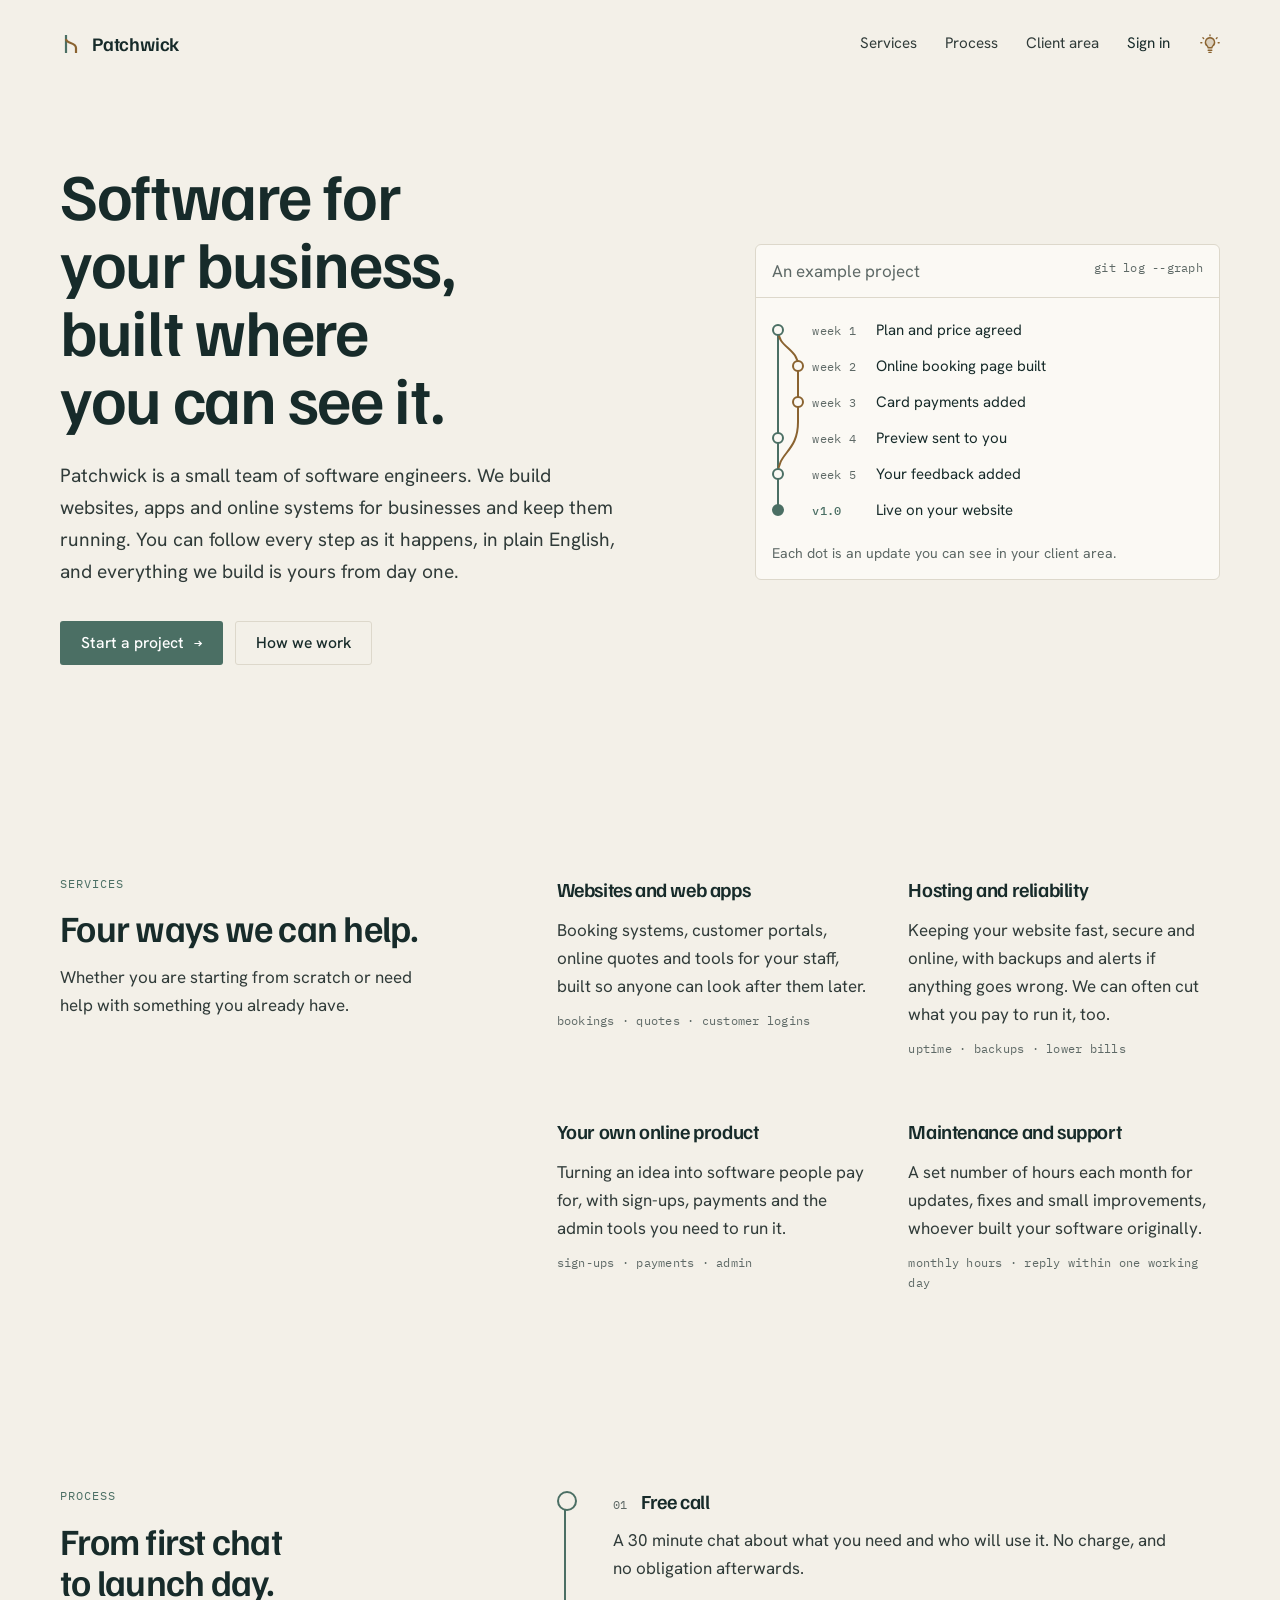
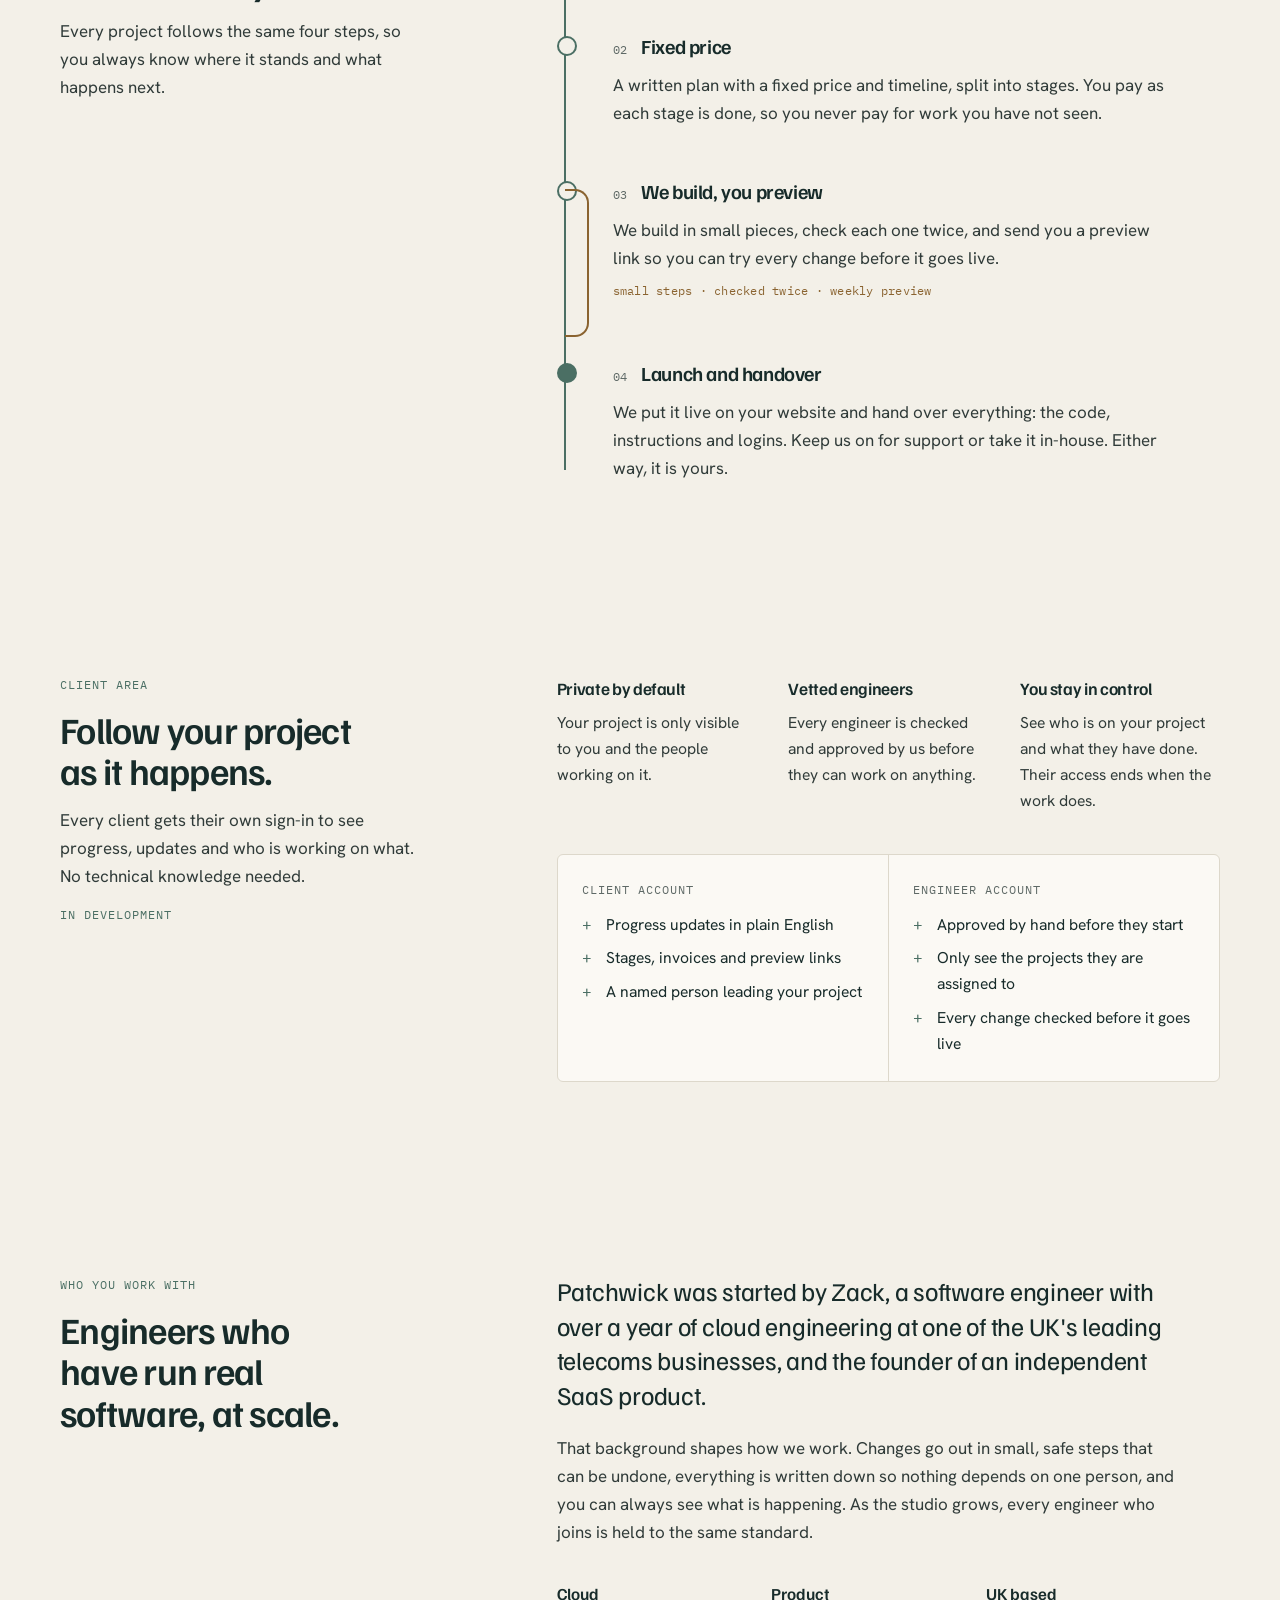
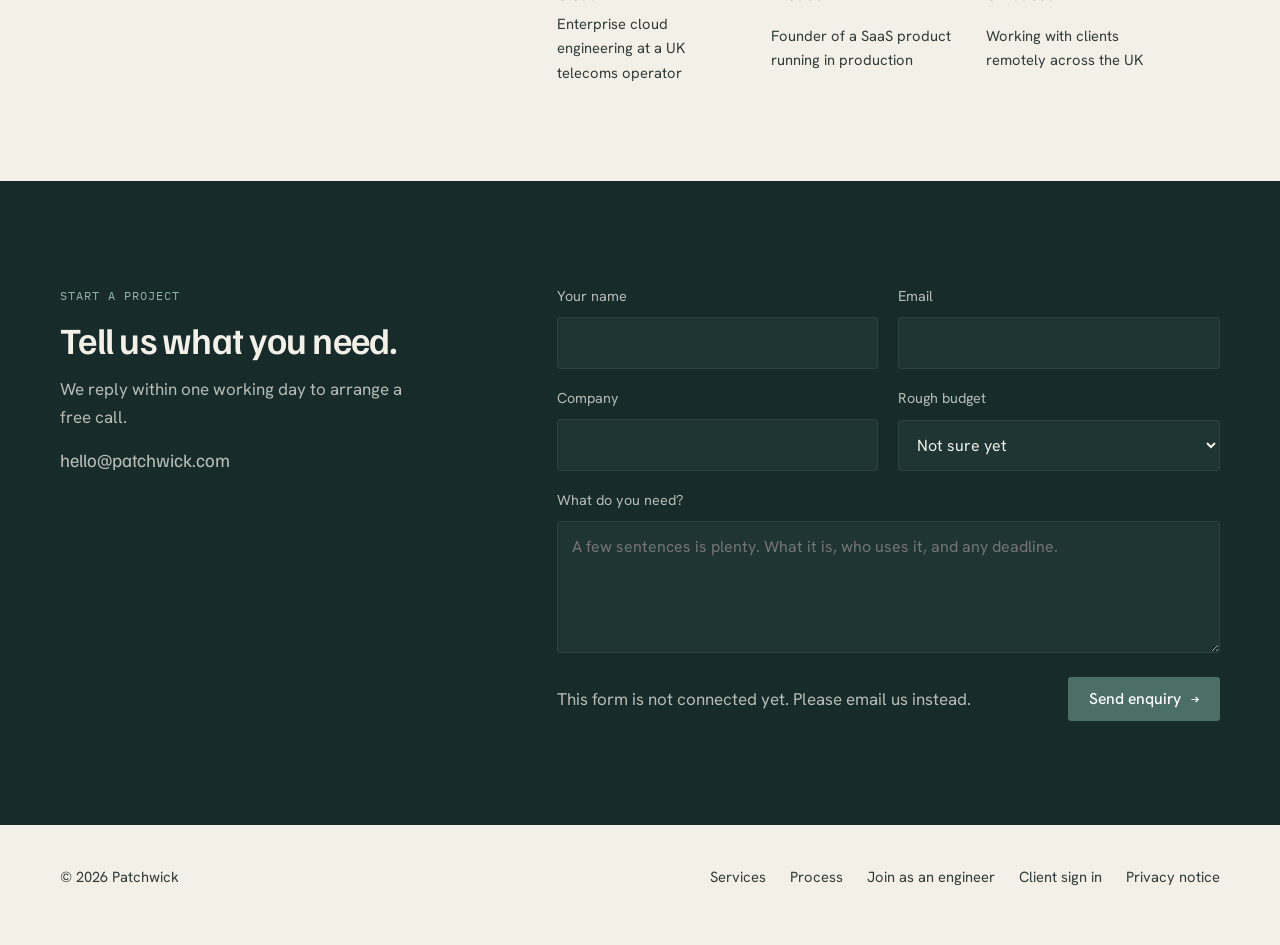
==== commit d2bdfdf7: "Stop chat bubble styles leaking onto the homepage project log The chat page's .msg rule also matched" ====
--- a/index.html
+++ b/index.html
@@ -10,7 +10,7 @@
 <link rel="preconnect" href="https://fonts.googleapis.com">
 <link rel="preconnect" href="https://fonts.gstatic.com" crossorigin>
 <link rel="stylesheet" href="https://fonts.googleapis.com/css2?family=Familjen+Grotesk:wght@500;600&family=Hanken+Grotesk:wght@400;500;600&family=IBM+Plex+Mono:wght@400;500&display=swap">
-<link rel="stylesheet" href="assets/styles.css?v=13">
+<link rel="stylesheet" href="assets/styles.css?v=14">
 <script src="assets/theme.js?v=1"></script>
 <script src="assets/site.config.js?v=5"></script>
 <script src="assets/main.js?v=5" defer></script>
--- a/assets/styles.css
+++ b/assets/styles.css
@@ -380,13 +380,13 @@
 .msg-list{list-style:none;margin:0;padding:0;display:grid;gap:12px}
 .chat-day{text-align:center;font-size:.8rem;color:var(--faint);margin-block:6px}
 .chat-day span{padding:2px 10px;border-radius:99px;background:var(--sunken)}
-.msg{justify-self:start;max-width:min(78%,560px);display:grid;gap:4px;padding:10px 14px;border-radius:12px 12px 12px 3px;background:var(--raised);border:1px solid var(--rule)}
-.msg-grouped{margin-top:-8px}
-.msg-me{justify-self:end;border-radius:12px 12px 3px 12px;background:color-mix(in srgb,var(--accent) 22%,var(--raised));border-color:color-mix(in srgb,var(--accent) 35%,var(--rule))}
-.msg-admin{border-color:color-mix(in srgb,var(--branch) 55%,var(--rule))}
+.msg-list .msg{justify-self:start;max-width:min(78%,560px);display:grid;gap:4px;padding:10px 14px;border-radius:12px 12px 12px 3px;background:var(--raised);border:1px solid var(--rule)}
+.msg-list .msg-grouped{margin-top:-8px}
+.msg-list .msg-me{justify-self:end;border-radius:12px 12px 3px 12px;background:color-mix(in srgb,var(--accent) 22%,var(--raised));border-color:color-mix(in srgb,var(--accent) 35%,var(--rule))}
+.msg-list .msg-admin{border-color:color-mix(in srgb,var(--branch) 55%,var(--rule))}
 .msg-meta{font-size:.82rem;color:var(--muted);display:flex;gap:8px;align-items:center;flex-wrap:wrap}
 .msg-meta b{color:var(--ink);font-weight:600}
-.msg-me .msg-meta{justify-content:flex-end}
+.msg-list .msg-me .msg-meta{justify-content:flex-end}
 .chat-tag{font-size:.72rem;padding:1px 7px;border-radius:99px;background:var(--sunken);color:var(--muted)}
 .chat-tag-admin{background:color-mix(in srgb,var(--branch) 20%,transparent);color:var(--branch);font-weight:600}
 .msg-body{white-space:pre-wrap;overflow-wrap:anywhere;font-size:1rem;line-height:1.5}
@@ -405,7 +405,7 @@
   .chat.is-open .chat-side,.chat:not(.is-open) .chat-main-panel{display:none}
   .chat-back{display:inline-block}
   .chat-head,.chat-msgs{padding-inline:14px}
-  .msg{max-width:88%}
+  .msg-list .msg{max-width:88%}
   .chat-hint{display:none}
   .chat-compose{padding-bottom:14px}
 }
